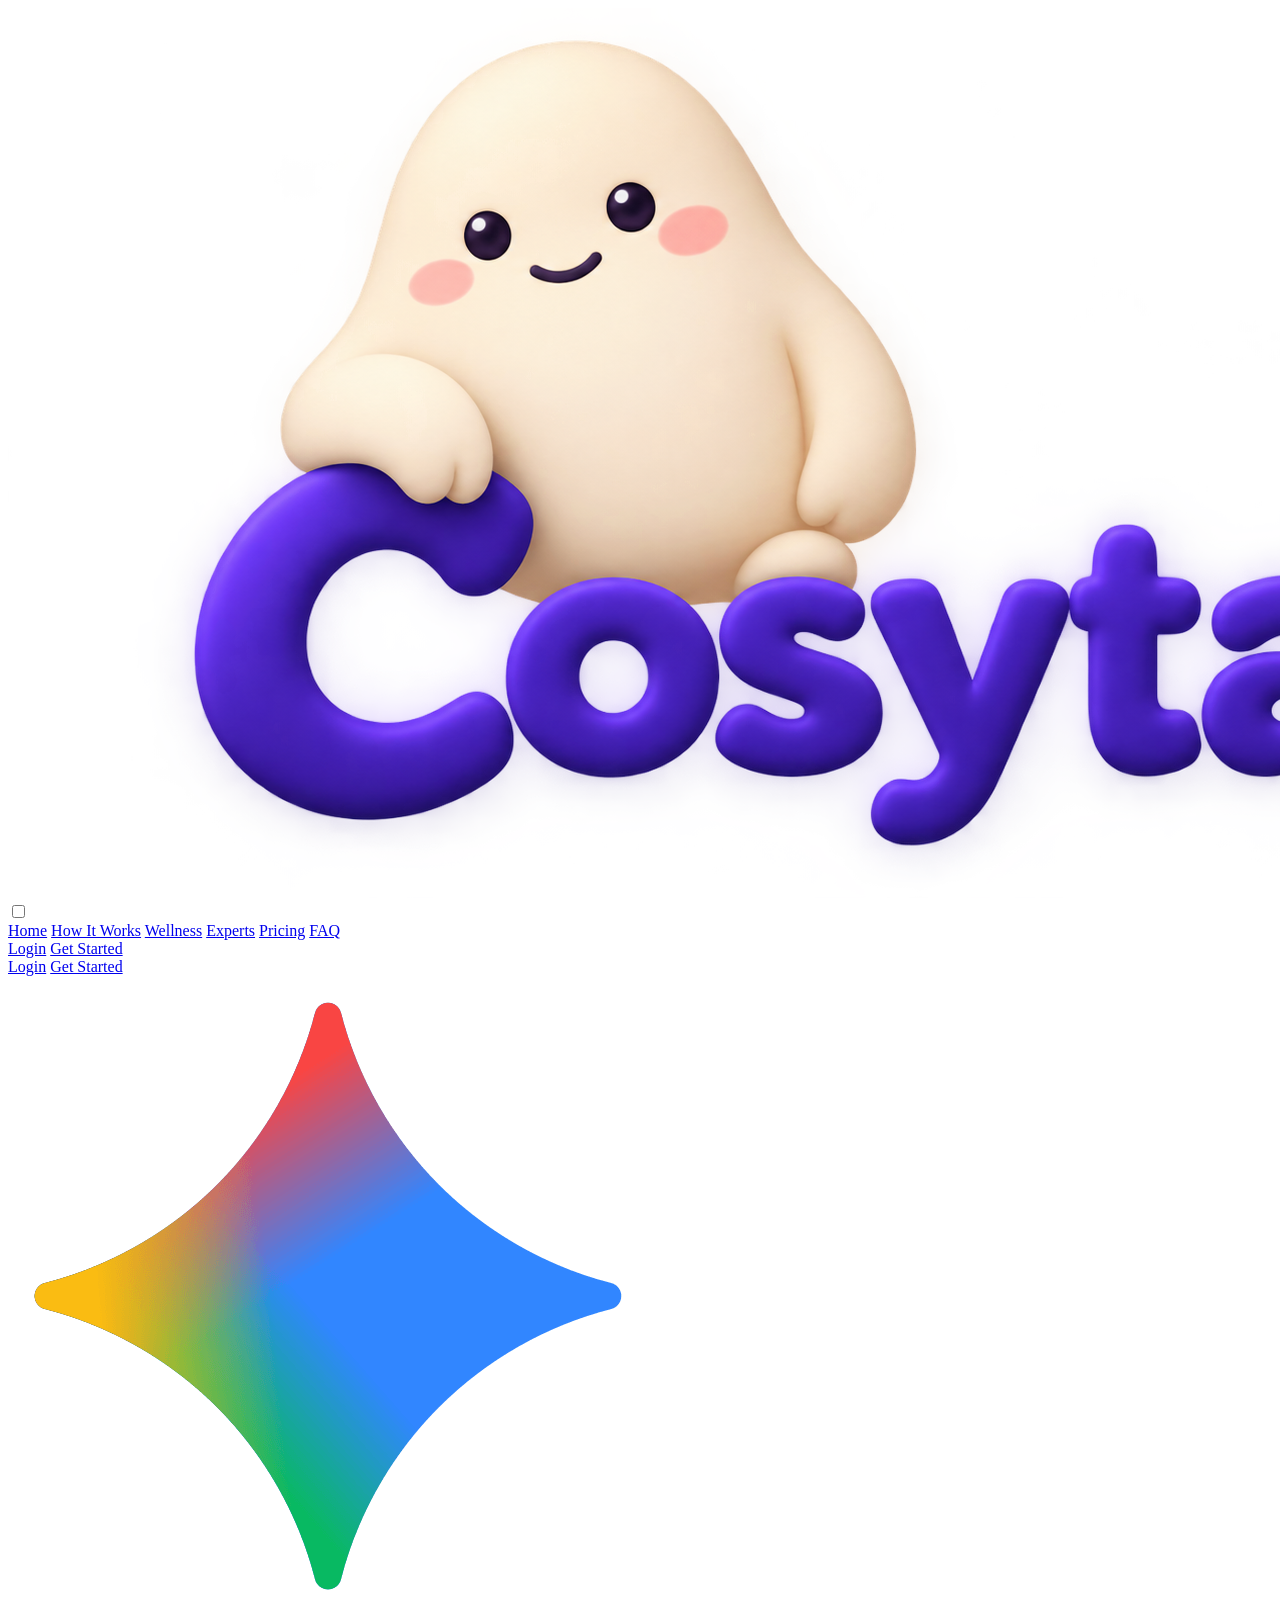
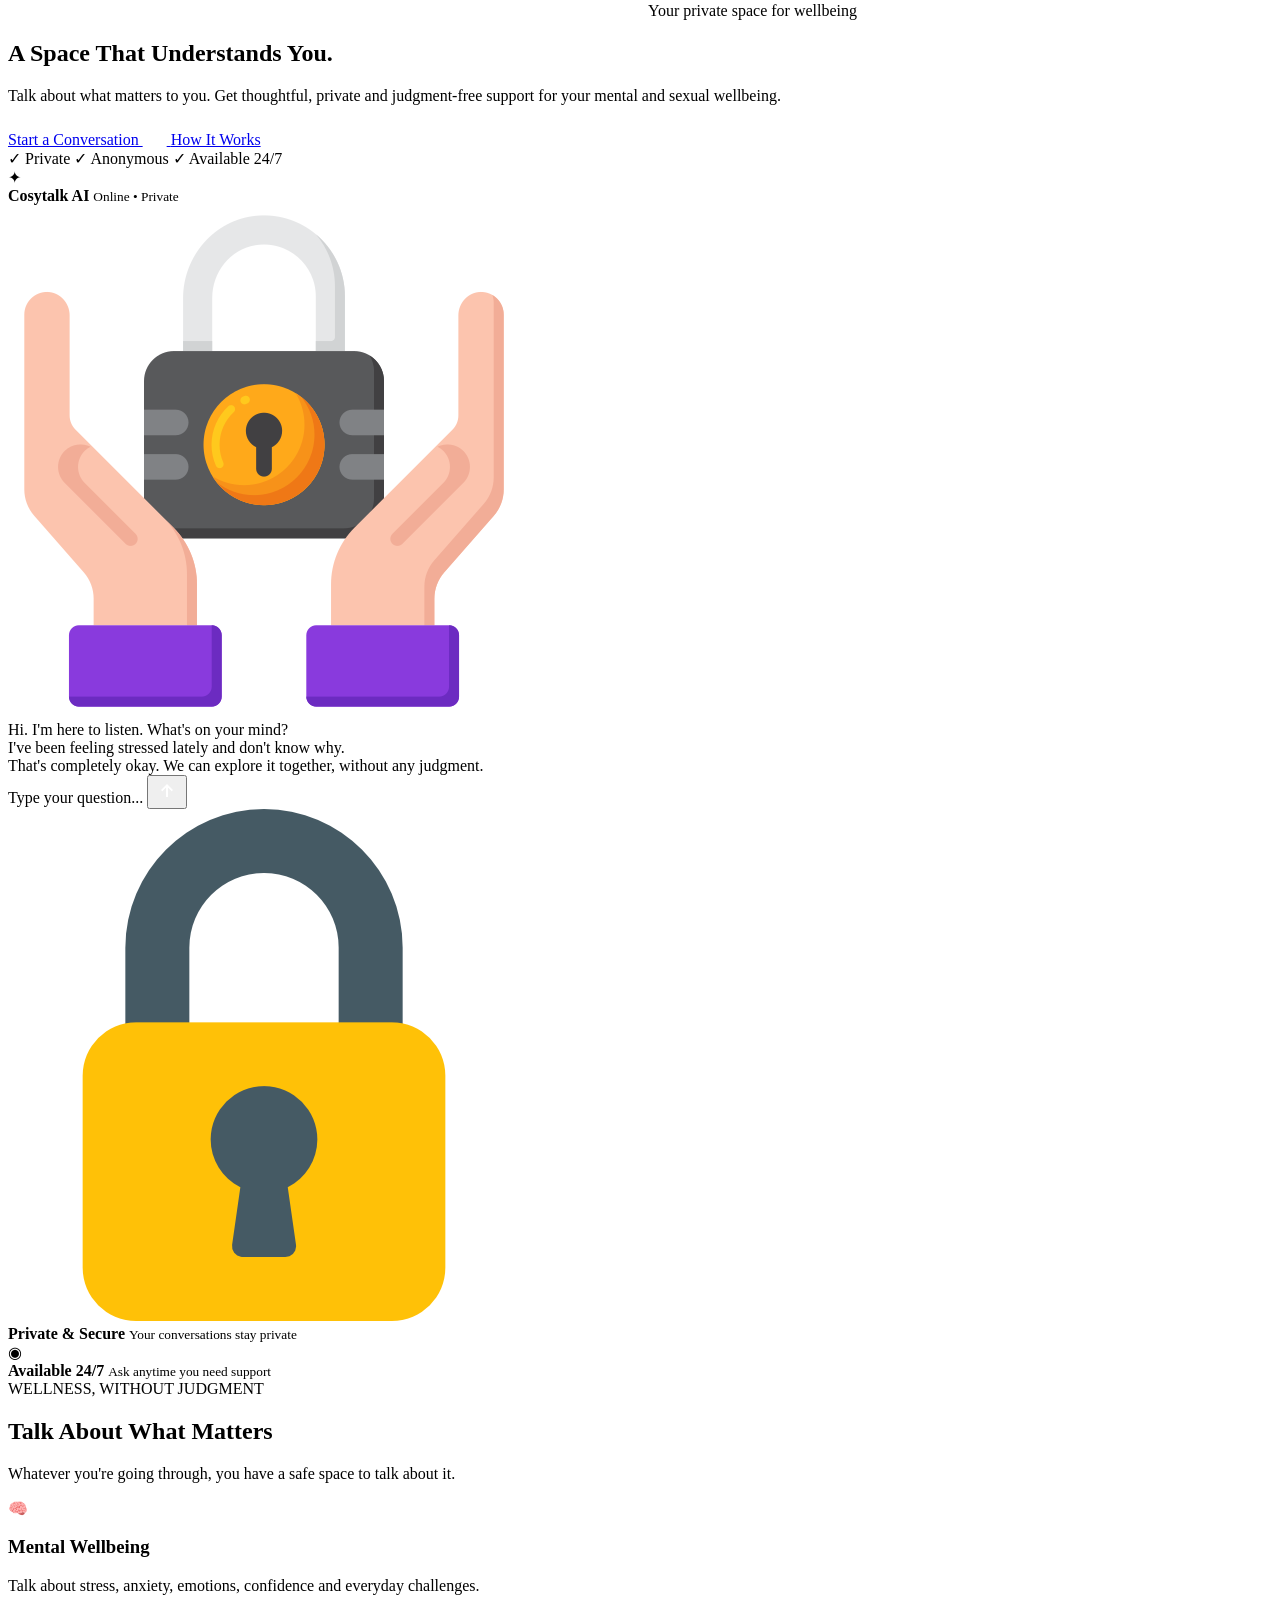
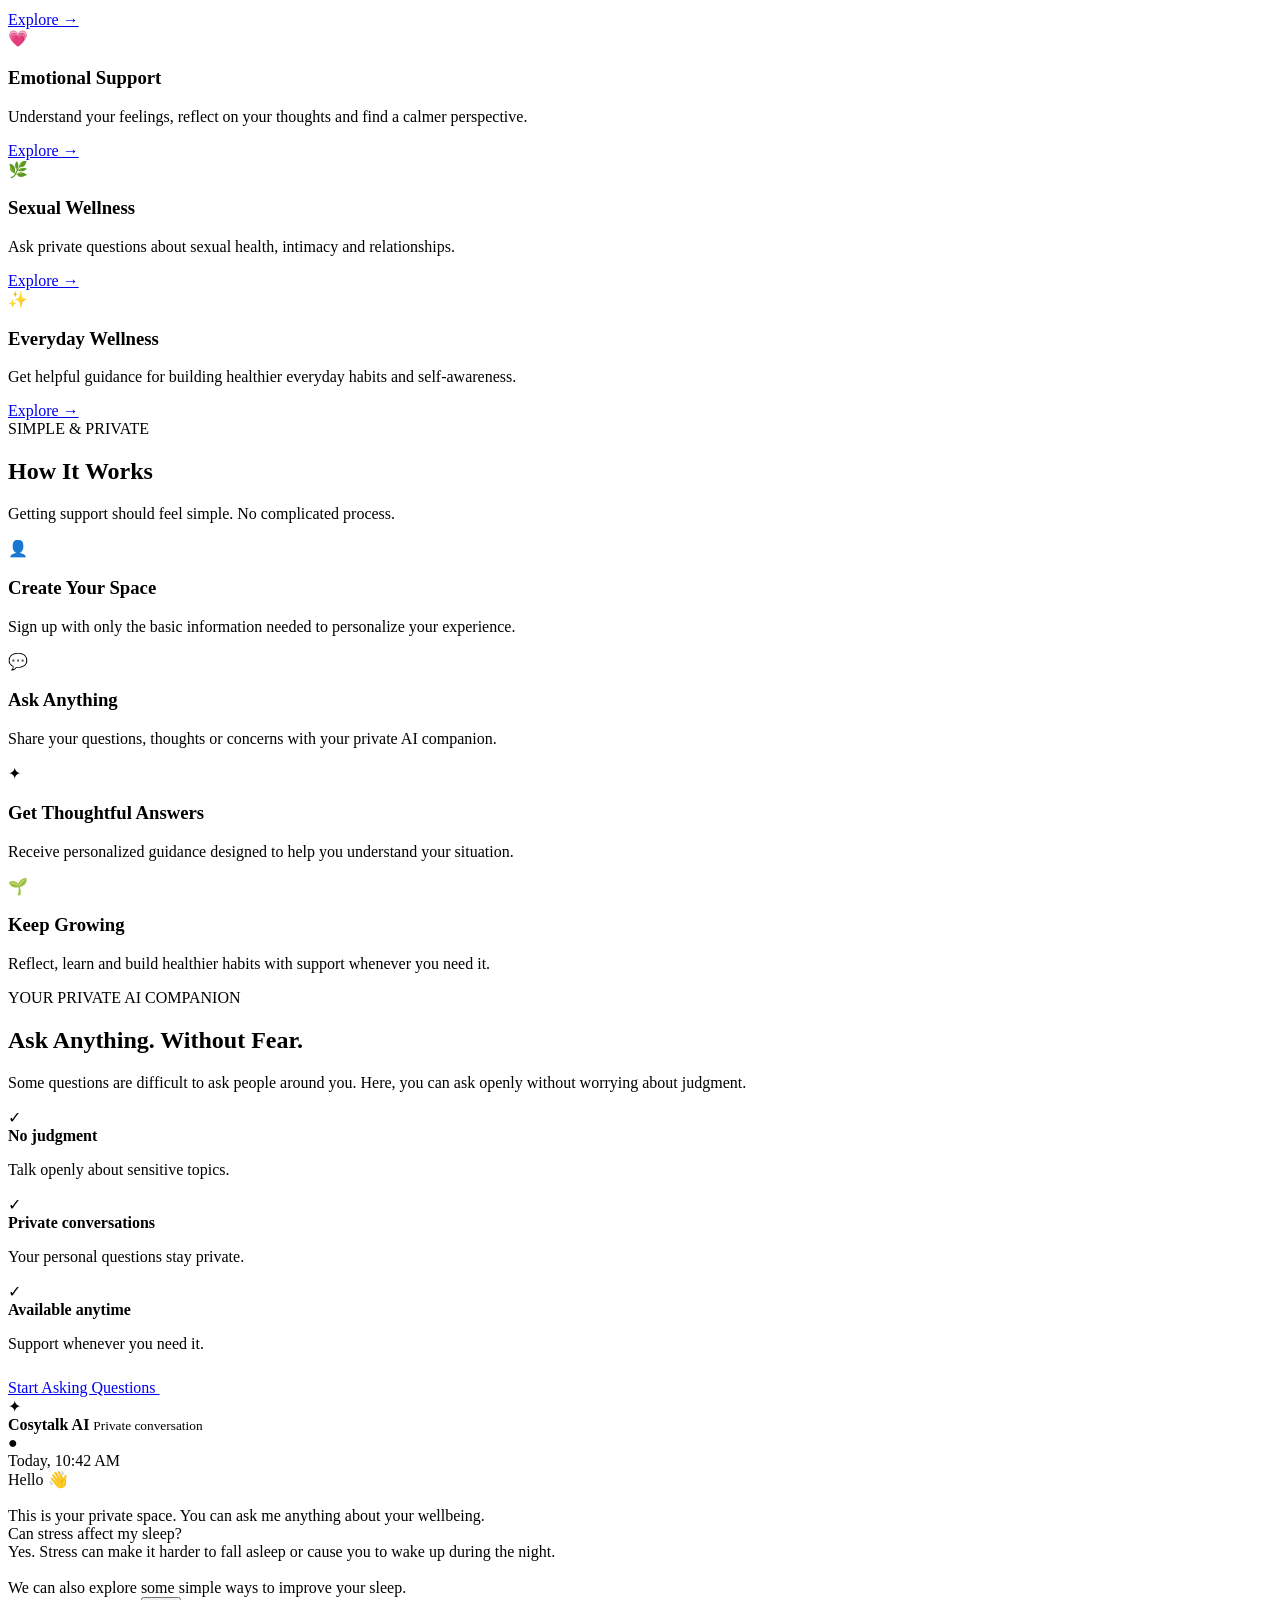
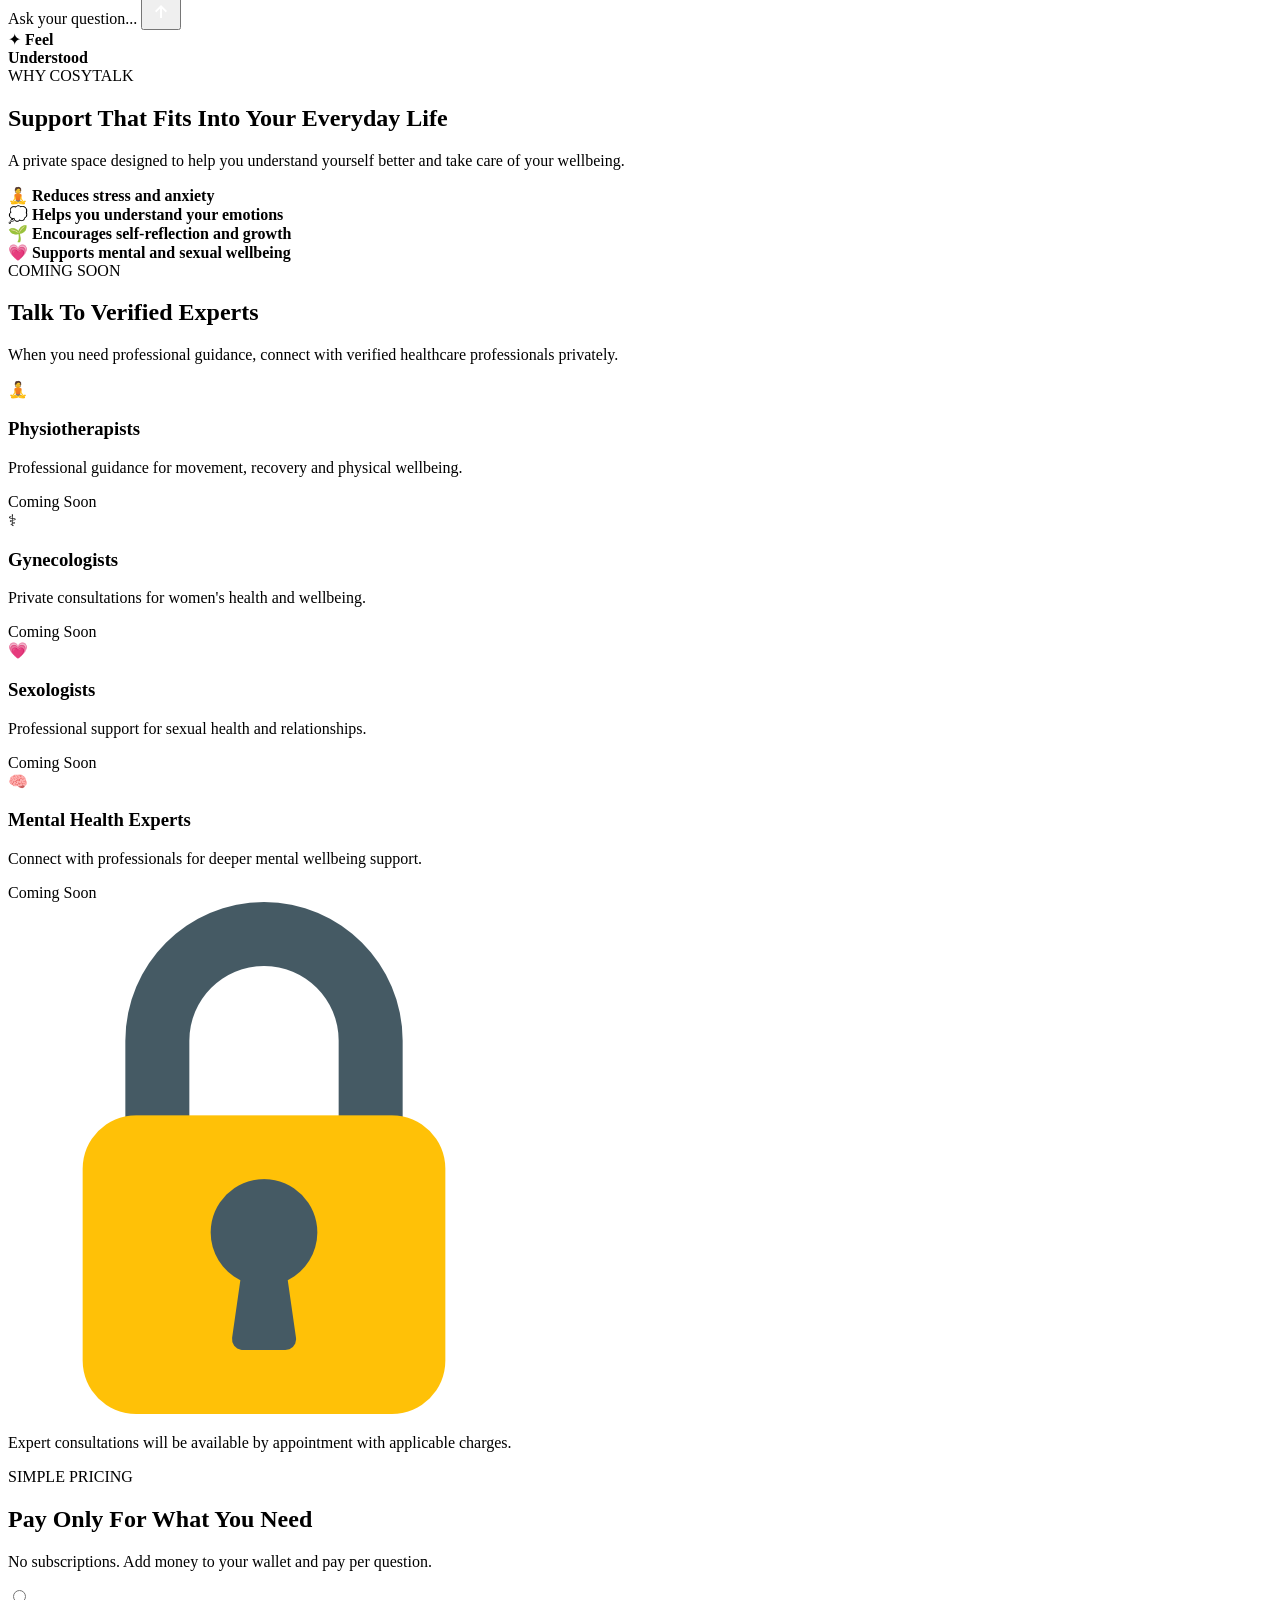
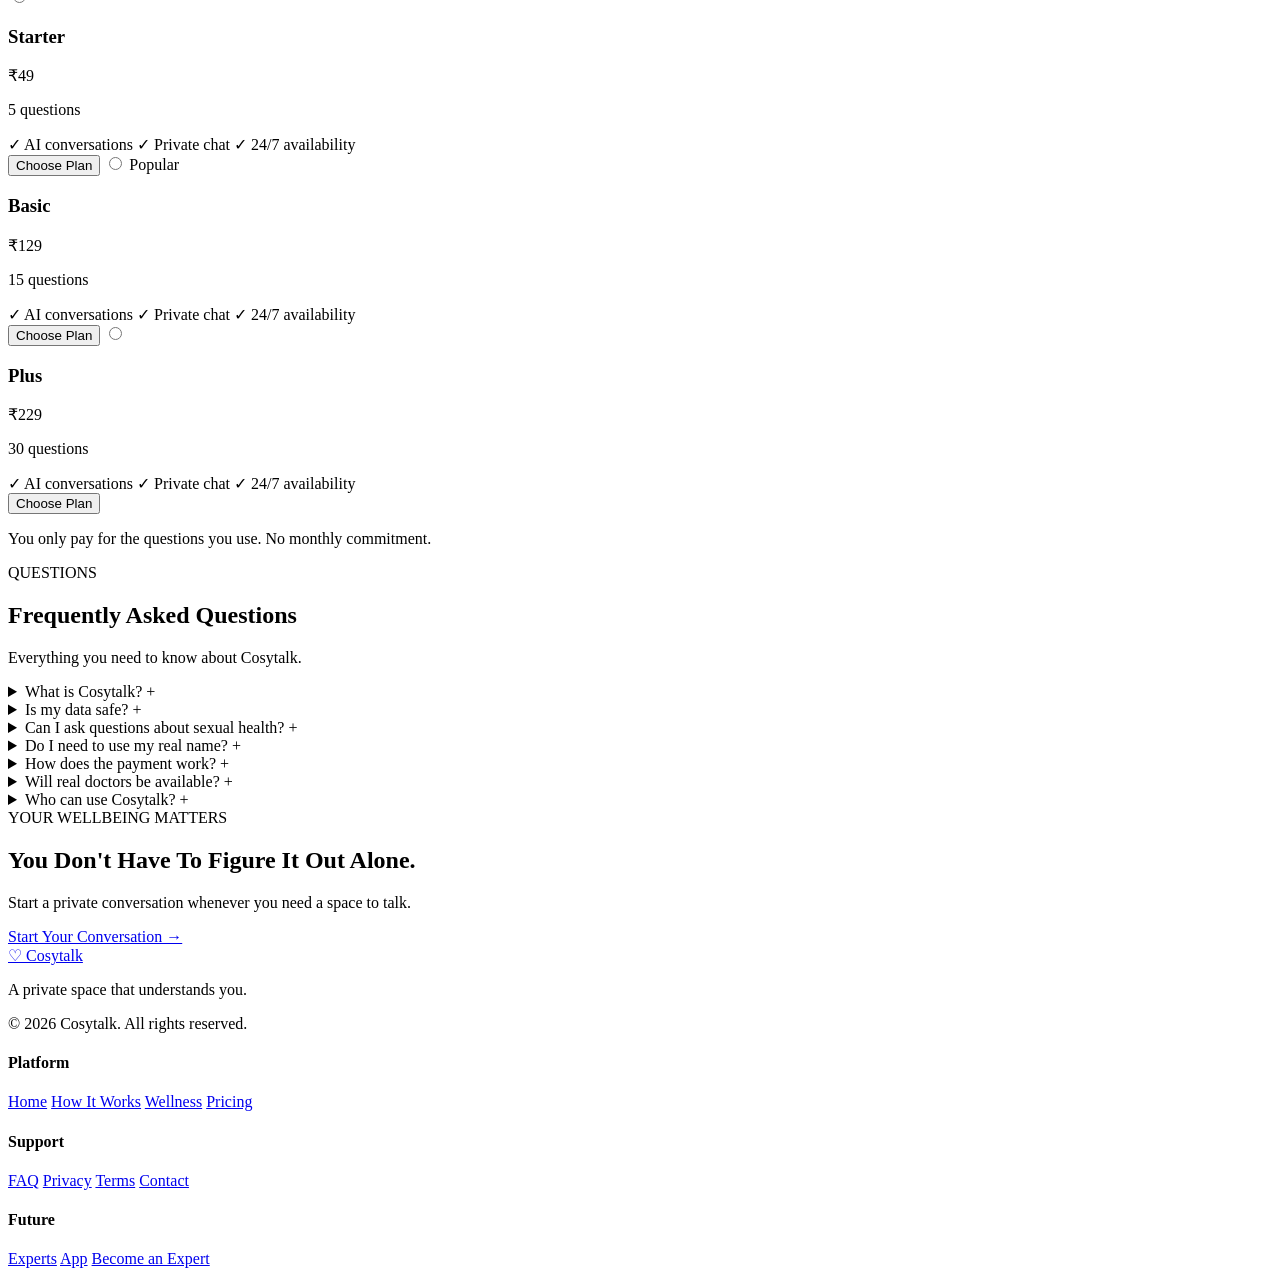
==== index.html @ c76533ed "Add files via upload" ====
<!DOCTYPE html>
<html lang="en">

<head>
    <meta charset="UTF-8">
    <meta name="viewport" content="width=device-width, initial-scale=1.0">
    <title>Cosytalk - A Space That Understands You</title>
    <link rel="icon" type="jpg" href="logo.jpg">
    <link rel="stylesheet" href="../css/style.css">
    <link rel="preconnect" href="https://fonts.googleapis.com">
    <link rel="preconnect" href="https://fonts.gstatic.com" crossorigin>
    <link href="https://fonts.googleapis.com/css2?family=Inter:wght@400;500;600;700;800&display=swap" rel="stylesheet">
</head>

<body>

<header class="navbar">

    <div class="nav-container">

        <a href="#home" class="logo">
            <div class="logo-icon"><img src = "logo.jpg" class="mainlogo"></div>
        </a>

        <input type="checkbox" id="menu-toggle" class="menu-toggle">

        <label for="menu-toggle" class="menu-icon">

            <span></span>
            <span></span>
            <span></span>

        </label>


        <nav class="nav-menu">

            <a href="#home" class="nav-link">Home</a>
            <a href="#how-it-works" class="nav-link">How It Works</a>
            <a href="#wellness" class="nav-link">Wellness</a>
            <a href="#experts" class="nav-link">Experts</a>
            <a href="#pricing" class="nav-link">Pricing</a>
            <a href="#faq" class="nav-link">FAQ</a>
            <div class="mobile-nav-buttons">

                <a href="../html/login.html" class="login-btn">Login</a>
                <a href="#chat" class="primary-btn">Get Started</a>

            </div>
        </nav>

        <div class="desktop-nav-buttons">

            <a href="../html/login.html" class="login-btn">Login</a>
            <a href="#chat" class="primary-btn">Get Started</a>

        </div>
    </div>
</header>



<!-- MAIN SECTION -->

<section class="hero" id="home">

    <div class="container hero-container">

        <div class="hero-content">

            <span class="hero-badge"><img src = "gemini.jpg" class="gemini">Your private space for wellbeing</span>

            <h1>A Space That
                <span>Understands You.</span>
            </h1>

            <p>
                Talk about what matters to you. Get thoughtful, private and judgment-free support for your mental and sexual wellbeing.
            </p>

            <div class="hero-buttons">

                <a href="#chat" class="primary-btn large-btn">Start a Conversation
                    <img src = "arrow.png">
                </a>

                <a href="#how-it-works"
                    class="secondary-btn large-btn">
                    How It Works
                </a>

            </div>


            <div class="trust-points">

                <span>✓ Private</span>
                <span>✓ Anonymous</span>
                <span>✓ Available 24/7</span>

            </div>
        </div>


        <div class="hero-visual">

            <div class="hero-card">

                <div class="hero-card-top">

                    <div class="bot-avatar">
                        ✦
                    </div>

                    <div>

                        <strong>
                            Cosytalk AI
                        </strong>

                        <small>
                            Online • Private
                        </small>

                    </div>

                    <span class="secure-icon">
                        <img src = "stylelock.png" class="homelock">
                    </span>

                </div>


                <div class="chat-preview">

                    <div class="message bot-message">

                        Hi. I'm here to listen.
                        What's on your mind?

                    </div>

                    <div class="message user-message">
                        I've been feeling stressed
                        lately and don't know why.
                    </div>

                    <div class="message bot-message">
                        That's completely okay.
                        We can explore it together,
                        without any judgment.
                    </div>

                </div>

                <div class="chat-input-preview">

                    <span>Type your question...</span>

                    <button><img src="upwardaro.png" style="padding-top:1px"></button>

                </div>
            </div>

            <div class="floating-card privacy-card">

                <span><img src = "lock (1).png" class="homelock-bottom"></span>

                <div>

                    <strong>Private & Secure</strong>

                    <small>Your conversations stay private</small>
                </div>
            </div>

            <div class="floating-card availability-card">

                <span>◉</span>

                <div>

                    <strong>
                        Available 24/7
                    </strong>

                    <small>
                        Ask anytime you need support
                    </small>
                </div>
            </div>
        </div>
    </div>
</section>


<!-- WELLNESS-->

<section class="wellness section" id="wellness">

    <div class="container">

        <div class="section-heading">

            <span class="section-label">WELLNESS, WITHOUT JUDGMENT</span>
            <h2>Talk About What Matters</h2>
            <p>Whatever you're going through, you have a safe space to talk about it.</p>

        </div>

        <div class="wellness-grid">

            <div class="wellness-card">

                <div class="wellness-icon">
                    🧠
                </div>

                <h3>Mental Wellbeing</h3>

                <p>Talk about stress, anxiety, emotions, confidence and everyday challenges.</p>

                <a href="#chat">Explore →</a>

            </div>

            <div class="wellness-card">

                <div class="wellness-icon">
                    💗
                </div>

                <h3>Emotional Support</h3>

                <p>Understand your feelings, reflect on your thoughts and find a calmer perspective.</p>

                <a href="#chat">Explore →</a>

            </div>

            <div class="wellness-card">

                <div class="wellness-icon">
                    🌿
                </div>

                <h3>Sexual Wellness</h3>

                <p>Ask private questions about sexual health, intimacy and relationships.</p>

                <a href="#chat">Explore →</a>

            </div>

            <div class="wellness-card">

                <div class="wellness-icon">
                    ✨
                </div>

                <h3>Everyday Wellness</h3>

                <p>Get helpful guidance for building healthier everyday habits and self-awareness.</p>

                <a href="#chat">Explore →</a>

            </div>
        </div>
    </div>
</section>



<!-- How works-->

<section class="how-section section" id="how-it-works">

    <div class="container">

        <div class="section-heading">

            <span class="section-label">SIMPLE & PRIVATE</span>

            <h2>How It Works</h2>

            <p>Getting support should feel simple. No complicated process.</p>

        </div>

        <div class="steps-container">
            <div class="step">
                <div class="step-icon">
                    👤
                </div>
                <h3>Create Your Space</h3>
                <p>Sign up with only the basic information needed to personalize your experience.</p>
            </div>

            <div class="step">
                <div class="step-icon">
                    💬
                </div>
                <h3>Ask Anything</h3>
                <p>Share your questions, thoughts or concerns with your private AI companion.</p>
            </div>

            <div class="step">
                <div class="step-icon">
                    ✦
                </div>
                <h3>Get Thoughtful Answers</h3>
                <p>Receive personalized guidance designed to help you understand your situation.</p>
            </div>

            <div class="step">
                <div class="step-icon">
                    🌱
                </div>
                <h3>Keep Growing</h3>
                <p>Reflect, learn and build healthier habits with support whenever you need it.</p>
            </div>
        </div>
    </div>
</section>



<!-- CHAT-->

<section class="chat-section section" id="chat">

    <div class="container chat-container">

        <div class="chat-info">

            <span class="section-label">
                YOUR PRIVATE AI COMPANION
            </span>

            <h2>Ask Anything.
                <span>Without Fear.</span>
            </h2>

            <p>Some questions are difficult to ask people around you. Here, you can ask openly without worrying about judgment.</p>


            <div class="feature-list">
                <div class="feature-item">
                    <span>✓</span>
                    <div>
                        <strong> No judgment</strong>
                        <p>Talk openly about sensitive topics.</p>
                    </div>
                </div>


                <div class="feature-item">
                    <span>✓</span>
                    <div>
                        <strong>Private conversations</strong>
                        <p>Your personal questions stay private.</p>
                    </div>
                </div>


                <div class="feature-item">
                    <span>✓</span>
                    <div>
                        <strong>Available anytime</strong>
                        <p> Support whenever you need it.</p>
                    </div>
                </div>
            </div>


            <a href="#pricing" class="primary-btn">Start Asking Questions <img src= "arrow.png"></a>
        </div>


        <div class="chat-window">

            <div class="chat-header">

                <div class="chat-profile">

                    <div class="small-avatar">
                        ✦
                    </div>

                    <div>
                        <strong>Cosytalk AI</strong>
                        <small>Private conversation</small>
                    </div>
                </div>


                <span class="online-dot">
                    ●
                </span>

            </div>


            <div class="chat-body">


                <div class="chat-time">
                    Today, 10:42 AM
                </div>


                <div class="chat-bubble ai">

                    Hello 👋

                    <br><br>

                    This is your private space.
                    You can ask me anything about
                    your wellbeing.

                </div>


                <div class="chat-bubble user">

                    Can stress affect my sleep?

                </div>


                <div class="chat-bubble ai">

                    Yes. Stress can make it harder
                    to fall asleep or cause you to
                    wake up during the night.

                    <br><br>

                    We can also explore some simple
                    ways to improve your sleep.

                </div>

            </div>


            <div class="chat-input">

                <span>Ask your question...</span>

                <button>
                    <img src="upwardaro.png" class="homelockbottom">
                </button>
            </div>
        </div>
    </div>
</section>


<!-- BENEFITS -->
<section class="benefits section">

    <div class="container benefits-container">

        <div class="benefit-visual">

            <div class="benefit-circle">

                <div class="benefit-inner">

                    <span>
                        ✦
                    </span>

                    <strong>
                        Feel
                        <br>
                        Understood
                    </strong>

                </div>

            </div>

        </div>


        <div class="benefit-content">

            <span class="section-label">
                WHY COSYTALK
            </span>

            <h2>Support That Fits Into Your Everyday Life</h2>

            <p>A private space designed to help you understand yourself better and take care of your wellbeing.</p>

            <div class="benefit-grid">

                <div class="benefit-box">

                    <span>🧘</span>

                    <strong>Reduces stress and anxiety</strong>

                </div>


                <div class="benefit-box">

                    <span>💭</span>

                    <strong>Helps you understand your emotions</strong>

                </div>

                <div class="benefit-box">

                    <span>🌱</span>

                    <strong>Encourages self-reflection and growth</strong>

                </div>

                <div class="benefit-box">

                    <span>💗</span>

                    <strong>Supports mental and sexual wellbeing
                    </strong>
                </div>
            </div>
        </div>
    </div>
</section>



<!-- EXPERTS -->

<section class="experts-section section" id="experts">

    <div class="container">

        <div class="section-heading">

            <span class="section-label">COMING SOON</span>

            <h2>Talk To Verified Experts</h2>

            <p>When you need professional guidance, connect with verified healthcare professionals privately.
            </p>

        </div>


        <div class="experts-grid">

            <div class="expert-card">
                <div class="expert-icon">🧘</div>
                <h3>Physiotherapists</h3>
                <p>Professional guidance for movement, recovery and physical wellbeing.</p>
                <span class="coming">Coming Soon</span>
            </div>


            <div class="expert-card">
                <div class="expert-icon">⚕</div>
                <h3>Gynecologists</h3>
                <p>Private consultations for women's health and wellbeing.</p>
                <span class="coming">Coming Soon</span>
            </div>

            <div class="expert-card">
                <div class="expert-icon">💗</div>
                <h3>Sexologists</h3>
                <p>Professional support for sexual health and relationships.</p>
                <span class="coming">Coming Soon</span>
            </div>

            <div class="expert-card">
                <div class="expert-icon">🧠</div>
                <h3>Mental Health Experts</h3>
                <p>Connect with professionals for deeper mental wellbeing support.</p>
                <span class="coming">Coming Soon</span>
            </div>
        </div>


        <div class="expert-note">
            <img src = "lock (1).png" class="homelock-bottom">
            <p>Expert consultations will be available by appointment with applicable charges.</p>
        </div>
    </div>
</section>



<!-- PRICING -->

<section class="pricing-section section" id="pricing">

    <div class="container">

        <div class="section-heading">

            <span class="section-label">SIMPLE PRICING</span>

            <h2>Pay Only For What You Need</h2>

            <p>No subscriptions. Add money to your wallet and pay per question.</p>

        </div>

        <div class="pricing-grid">

            <label class="price-card">
                <input type="radio" name="pricing" class="price-radio">
                <h3>Starter</h3>
                <div class="price">₹49</div>
                <p>5 questions</p>
                <div class="plan-features">
                    <span>✓ AI conversations</span>
                    <span>✓ Private chat</span>
                    <span>✓ 24/7 availability</span>
                </div>
                <button type="button" class="plan-btn">Choose Plan</button>
            </label>


            <label class="price-card">
                <input type="radio" name="pricing" class="price-radio">
                <span class="popular-tag">Popular</span>
                <h3>Basic</h3>
                <div class="price">₹129</div>
                <p>15 questions</p>
                <div class="plan-features">
                    <span>✓ AI conversations</span>
                    <span>✓ Private chat</span>
                    <span>✓ 24/7 availability</span>
                </div>
                <button type="button" class="plan-btn">Choose Plan</button>
            </label>


            <label class="price-card">
                <input type="radio" name="pricing" class="price-radio">
                <h3>Plus</h3>
                <div class="price">₹229</div>
                <p>30 questions</p>
                <div class="plan-features">
                    <span>✓ AI conversations</span>
                    <span>✓ Private chat</span>
                    <span>✓ 24/7 availability</span>
                </div>
                <button type="button" class="plan-btn">Choose Plan</button>
            </label>

        </div>

        <p class="pricing-note">You only pay for the questions you use. No monthly commitment.</p>
    </div>
</section>



<!-- FAQ -->

<section class="faq-section section" id="faq">

    <div class="container">

        <div class="section-heading">

            <span class="section-label">QUESTIONS</span>

            <h2>Frequently Asked Questions</h2>

            <p>Everything you need to know about Cosytalk.</p>

        </div>


        <div class="faq-container">

            <details class="faq-item">

                <summary>
                    What is Cosytalk?
                    <span>+</span>
                </summary>

                <p>Cosytalk is an anonymous AI query platform for mental and sexual wellbeing. You can ask questions anytime and receive thoughtful,private answers without judgment.</p>

            </details>

            <details class="faq-item">

                <summary>
                    Is my data safe?
                    <span>+</span>
                </summary>

                <p>Your privacy is a core part of the platform. The service is designed to minimize personally identifying information and keep conversations private.</p>

            </details>



            <details class="faq-item">

                <summary>
                    Can I ask questions about sexual health?
                    <span>+</span>
                </summary>

                <p>Yes. You can privately ask about sexual wellness, intimacy, relationships and general sexual health concerns.</p>

            </details>

            <details class="faq-item">

                <summary>
                    Do I need to use my real name?
                    <span>+</span>
                </summary>

                <p>No. The platform is designed around anonymous conversations and does not require your real name for asking questions.</p>

            </details>

            <details class="faq-item">

                <summary>
                    How does the payment work?
                    <span>+</span>
                </summary>

                <p>The planned model uses a wallet system. You add money to your wallet and pay for the questions you use instead of paying a monthly subscription.</p>

            </details>

            <details class="faq-item">

                <summary>
                    Will real doctors be available?
                    <span>+</span>
                </summary>

                <p>Verified professionals such as physiotherapists, gynecologists, sexologists and mental health experts are planned for a future version. Appointments and consultation charges may apply.</p>

            </details>

            <details class="faq-item">

                <summary>
                    Who can use Cosytalk?
                    <span>+</span>
                </summary>

                <p>The planned service is intended for users aged 16 and above. Users should seek appropriate professional or emergency help when a situation requires it.</p>

            </details>
        </div>
    </div>
</section>



<!-- CTA -->

<section class="cta-section">

    <div class="container cta-content">

        <span class="section-label">
            YOUR WELLBEING MATTERS
        </span>

        <h2>You Don't Have To Figure It Out Alone.</h2>

        <p>Start a private conversation whenever you need a space to talk.</p>

        <a href="#chat" class="white-btn">Start Your Conversation →</a>

    </div>

</section>



<!-- FOOTER -->

<footer class="footer">

    <div class="container footer-container">

        <div class="footer-brand">
            <a href="#home" class="logo footer-logo">
                <span class="logo-icon">♡</span>
                <span>Cosytalk</span>
            </a>

            <p>A private space that understands you.</p>
            <span class="footer-copy">© 2026 Cosytalk. All rights reserved.</span>
        </div>



        <div class="footer-links-group">

            <div class="footer-column">
                <h4>Platform</h4>
                <a href="#home">Home</a>
                <a href="#how-it-works">How It Works</a>
                <a href="#wellness">Wellness</a>
                <a href="#pricing">Pricing</a>
            </div>

            <div class="footer-column">
                <h4>Support</h4>
                <a href="#faq">FAQ</a>
                <a href="#">Privacy</a>
                <a href="#">Terms</a>
                <a href="#">Contact</a>
            </div>

            <div class="footer-column">
                <h4>Future</h4>
                <a href="#experts">Experts</a>
                <a href="#">App</a>
                <a href="#">Become an Expert</a>
            </div>
        </div>
    </div>
</footer>

</body>
</html>
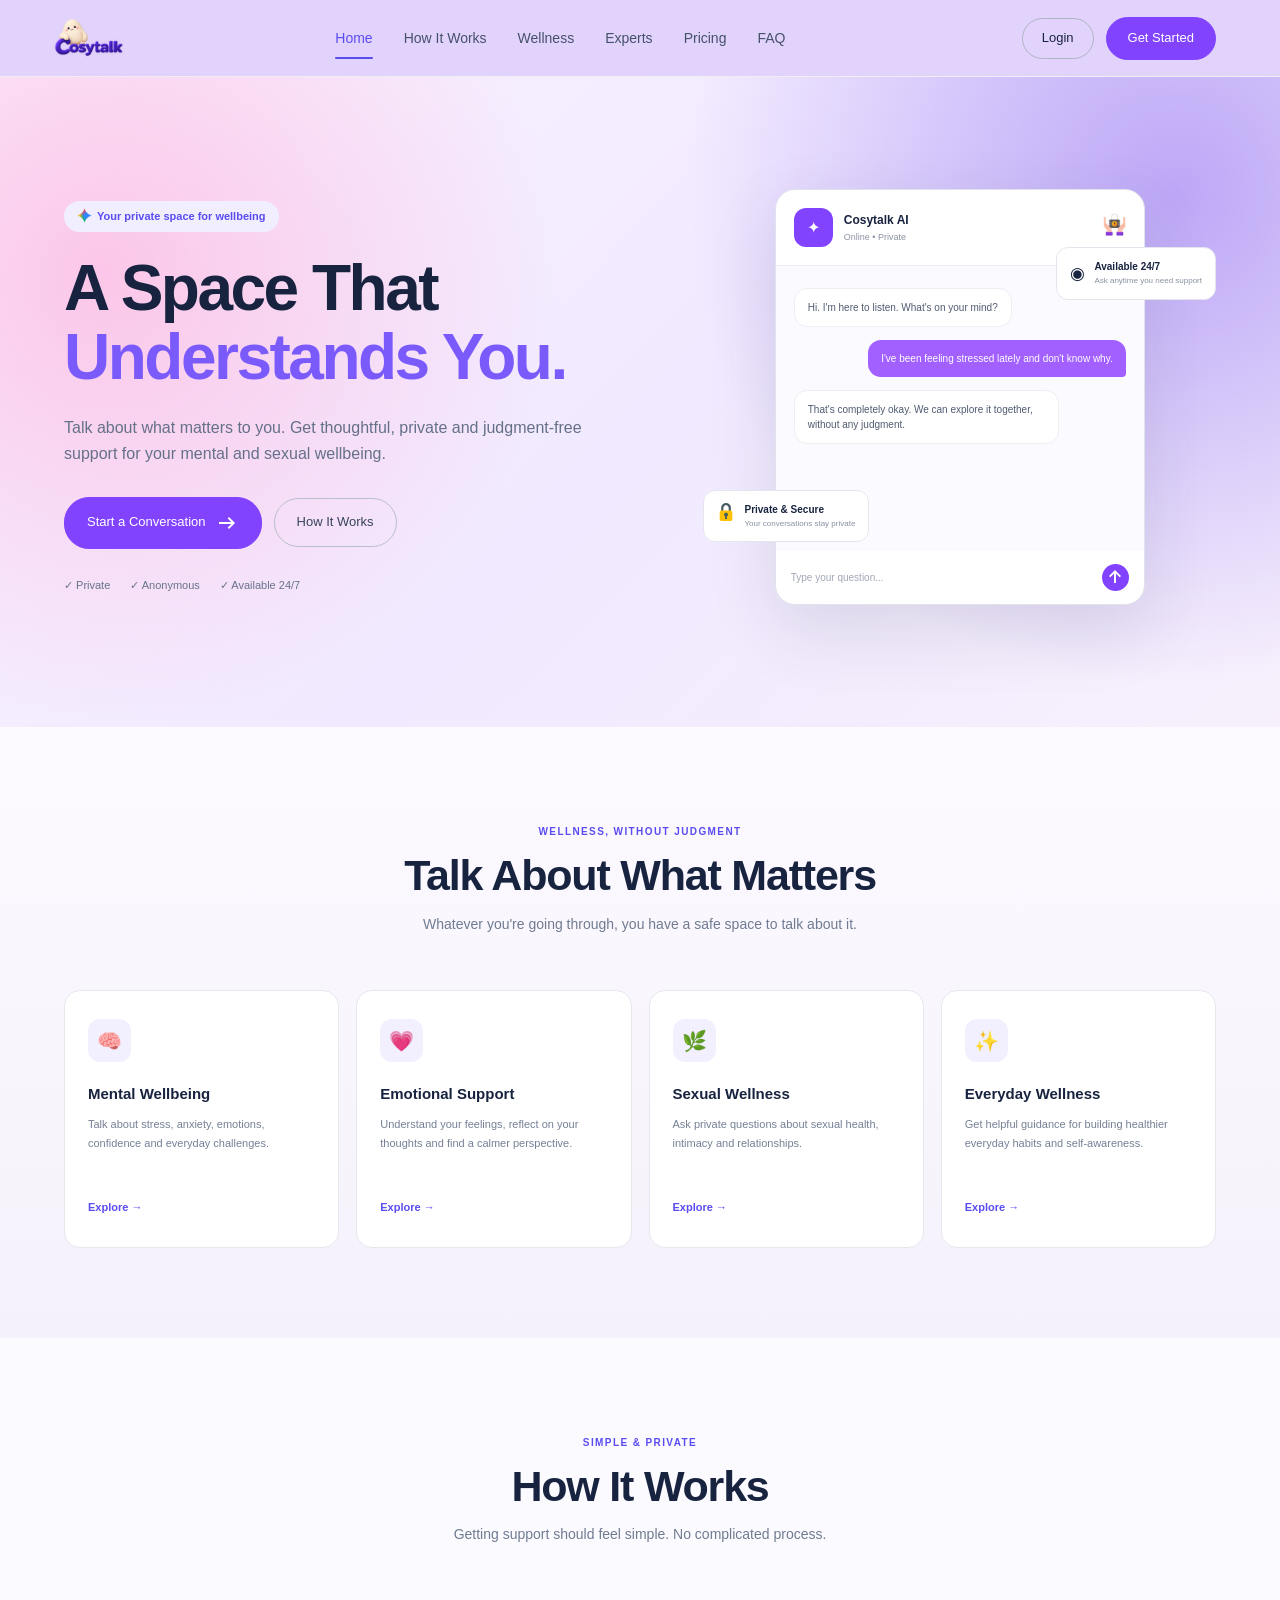
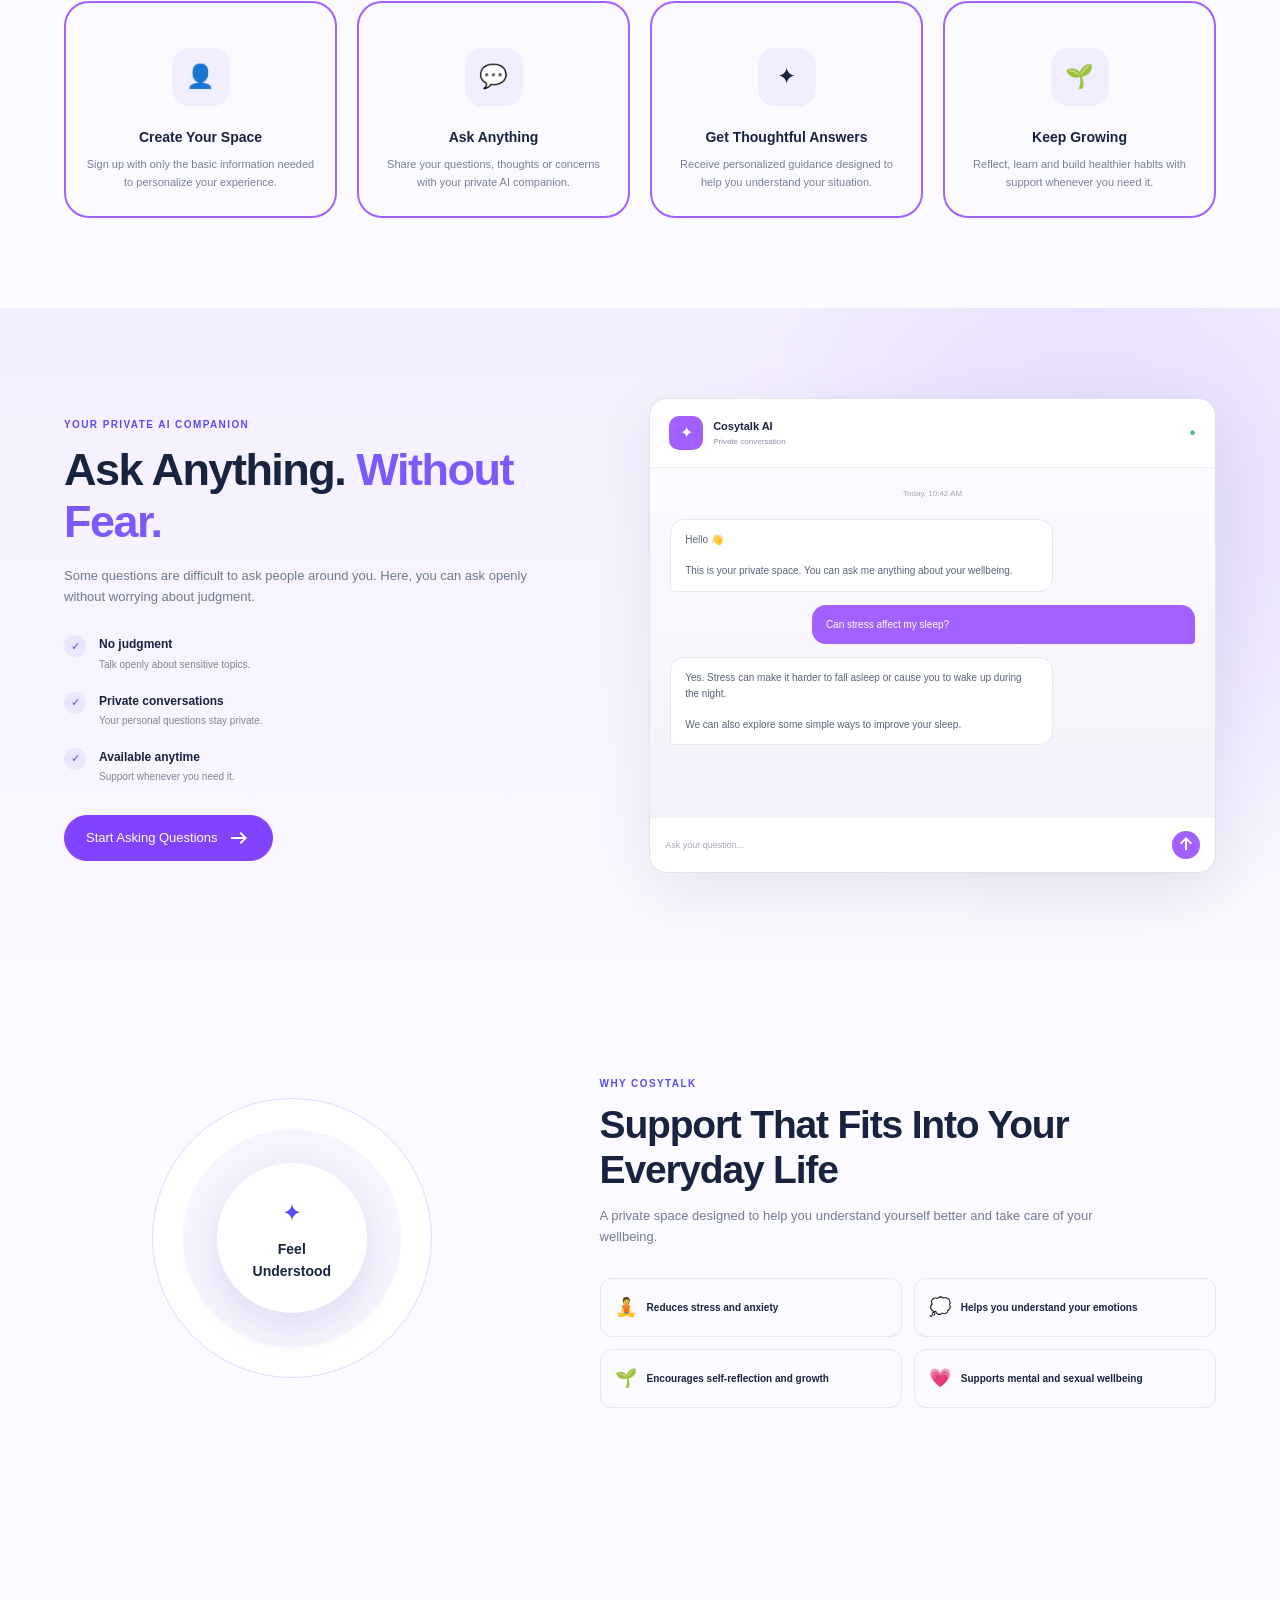
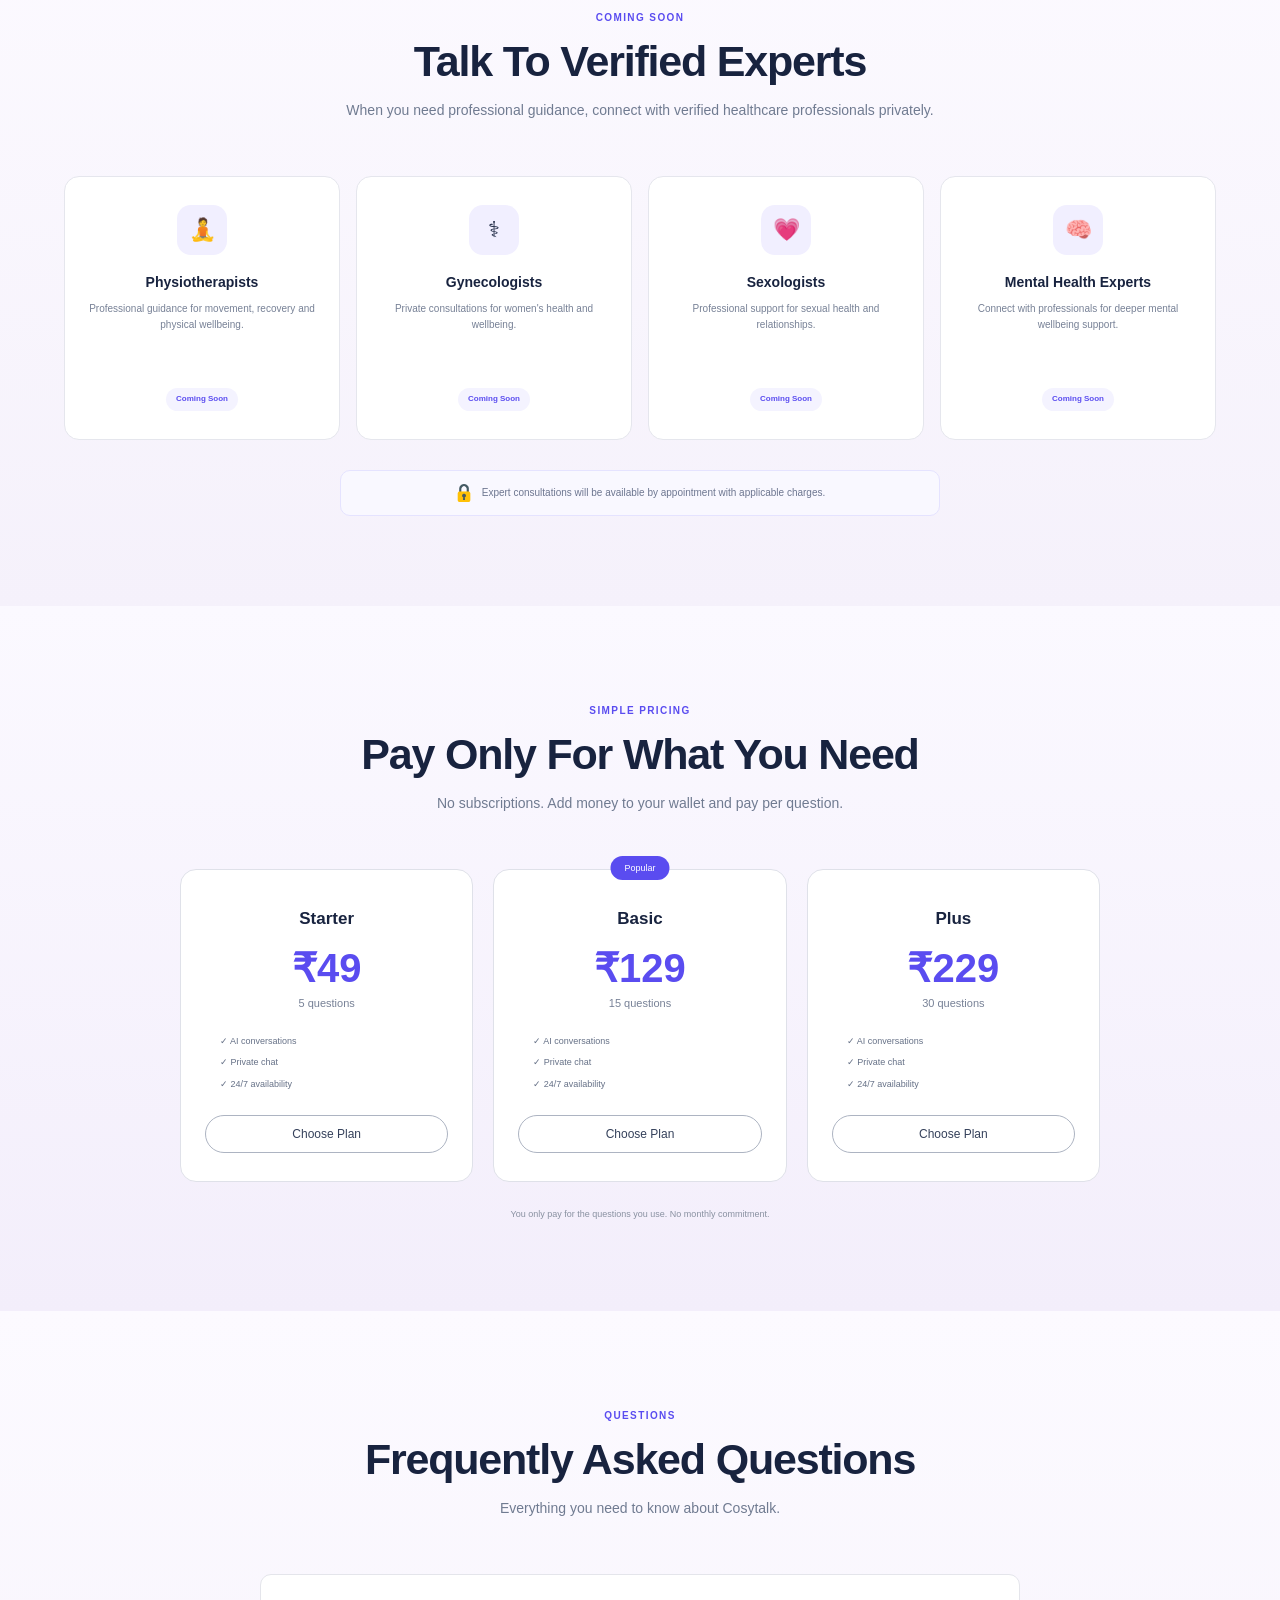
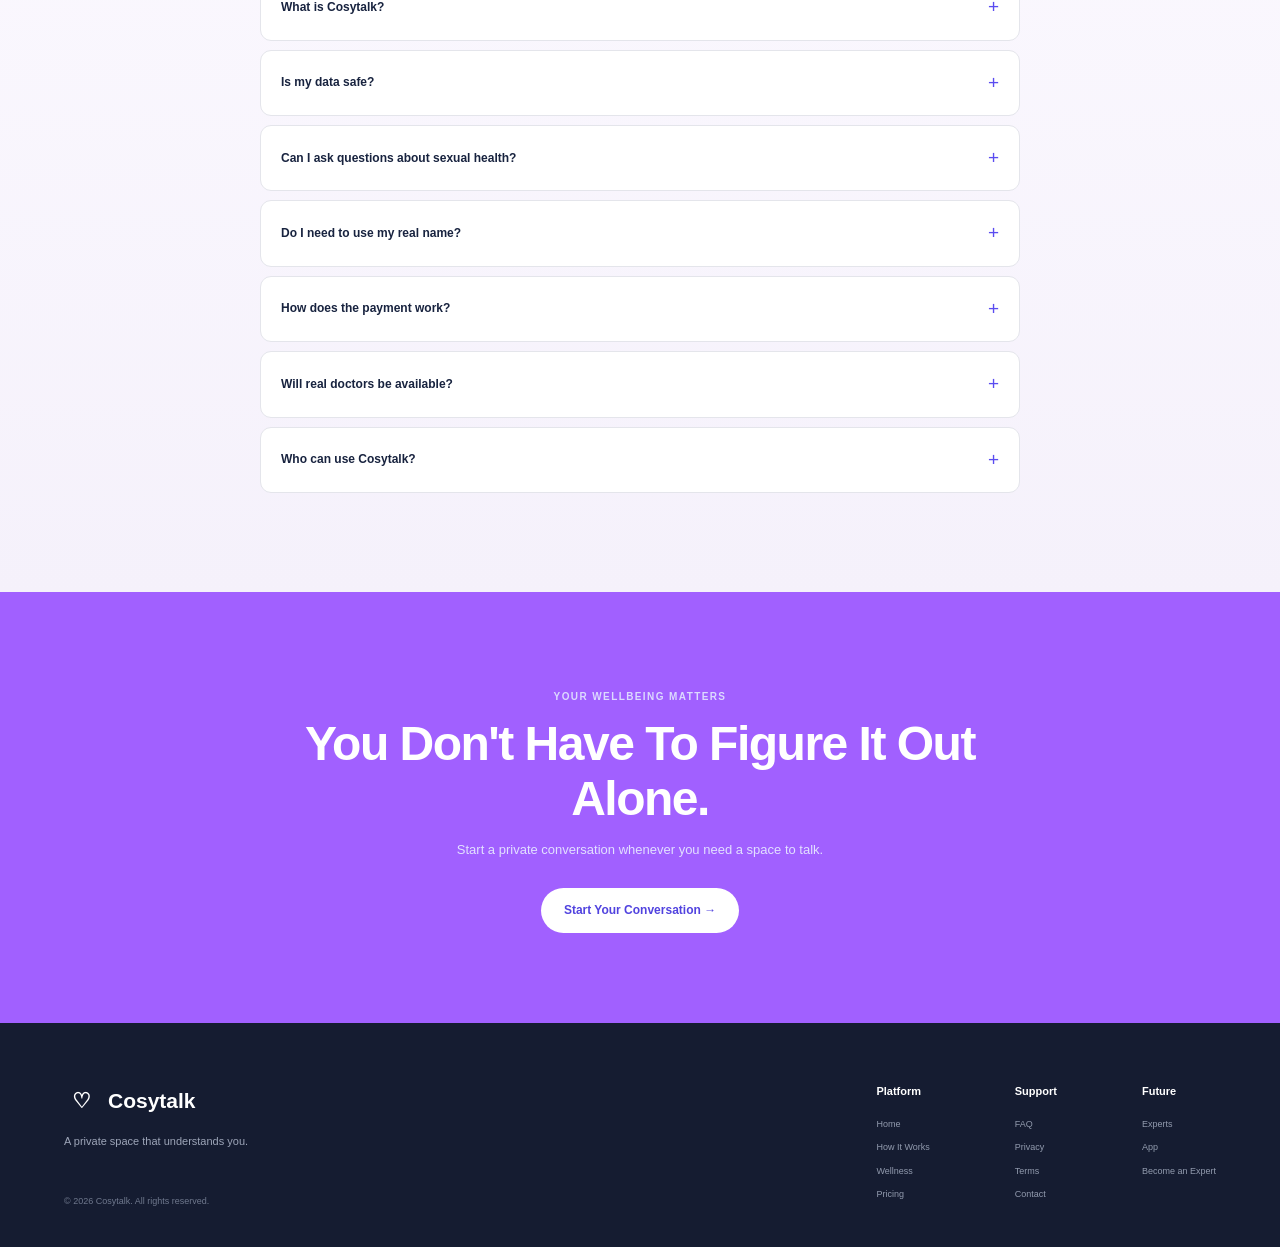
==== commit a631c21f: "Update index.html" ====
--- a/index.html
+++ b/index.html
@@ -6,7 +6,7 @@
     <meta name="viewport" content="width=device-width, initial-scale=1.0">
     <title>Cosytalk - A Space That Understands You</title>
     <link rel="icon" type="jpg" href="logo.jpg">
-    <link rel="stylesheet" href="../css/style.css">
+    <link rel="stylesheet" href="style.css">
     <link rel="preconnect" href="https://fonts.googleapis.com">
     <link rel="preconnect" href="https://fonts.gstatic.com" crossorigin>
     <link href="https://fonts.googleapis.com/css2?family=Inter:wght@400;500;600;700;800&display=swap" rel="stylesheet">
@@ -837,4 +837,4 @@
 </footer>
 
 </body>
-</html>+</html>
--- a/style.css
+++ b/style.css
@@ -0,0 +1,2538 @@
+*{
+    margin: 0;
+    padding: 0;
+    box-sizing: border-box;
+}
+
+html{
+    scroll-behavior: smooth;
+    scroll-padding-top: 80px;
+}
+
+body{
+    font-family: "Inter", sans-serif;
+    color: #18233f;
+    background: #fbfaff;
+    line-height: 1.6;
+}
+
+a{
+    text-decoration: none;
+    color: inherit;
+}
+
+button{
+    font-family: inherit;
+}
+
+.container {
+    width: 90%;
+    max-width: 1180px;
+    margin: auto;
+}
+
+.section {
+    padding: 90px 0;
+}
+
+.navbar {
+    position: sticky;
+    top: 0;
+    z-index: 1000;
+    background: #E2D3FC;
+    border-bottom: 1px solid #eeeeF3;
+    backdrop-filter: blur(12px);
+}
+
+.nav-container {
+    width: 90%;
+    max-width: 1180px;
+    min-height: 74px;
+    margin: auto;
+    display: flex;
+    align-items: center;
+    justify-content: space-between;
+}
+
+.logo {
+    display: flex;
+    align-items: center;
+    gap: 9px;
+    font-size: 21px;
+    font-weight: 700;
+    color: #18233f;
+}
+
+.logo-icon {
+    width: 35px;
+    height: 35px;
+    display: flex;
+    align-items: center;
+    justify-content: center;
+    border-radius: 10px;
+    color: white;
+    font-size: 21px;
+}
+
+.mainlogo{
+    height: 40px;
+    width: 80px;
+    margin-left: 10px;
+}
+
+.nav-menu {
+    display: flex;
+    align-items: center;
+    gap: 31px;
+}
+
+.nav-link {
+    position: relative;
+    padding: 27px 0;
+    color: #46516a;
+    font-size: 14px;
+    font-weight: 500;
+    transition: 0.25s;
+}
+
+.nav-link:hover {
+    color: #5849ef;
+}
+
+.nav-link::after {
+    content: "";
+    position: absolute;
+    left: 0;
+    bottom: 17px;
+    width: 0;
+    height: 2px;
+    background: #5a4cf0;
+    border-radius: 10px;
+    transition: 0.25s;
+}
+
+body:not(:has(section:target))
+.nav-link[href="#home"] {
+    color: #5a4cf0;
+}
+
+body:not(:has(section:target))
+.nav-link[href="#home"]::after {
+    width: 100%;
+}
+
+body:has(#home:target)
+.nav-link[href="#home"],
+body:has(#how-it-works:target)
+.nav-link[href="#how-it-works"],
+body:has(#wellness:target)
+.nav-link[href="#wellness"],
+body:has(#experts:target)
+.nav-link[href="#experts"],
+body:has(#pricing:target)
+.nav-link[href="#pricing"],
+body:has(#faq:target)
+.nav-link[href="#faq"] {
+    color: #5a4cf0;
+}
+
+body:has(#home:target)
+.nav-link[href="#home"]::after,
+body:has(#how-it-works:target)
+.nav-link[href="#how-it-works"]::after,
+body:has(#wellness:target)
+.nav-link[href="#wellness"]::after,
+body:has(#experts:target)
+.nav-link[href="#experts"]::after,
+body:has(#pricing:target)
+.nav-link[href="#pricing"]::after,
+body:has(#faq:target)
+.nav-link[href="#faq"]::after {
+    width: 100%;
+}
+
+.desktop-nav-buttons {
+    display: flex;
+    align-items: center;
+    gap: 12px;
+}
+
+.login-btn {
+    padding: 9px 19px;
+    border: 1px solid #aeb5c4;
+    border-radius: 25px;
+    font-size: 13px;
+    transition: 0.25s;
+}
+
+.login-btn:hover {
+    border-color: #5a4cf0;
+    color: #5a4cf0;
+}
+
+.primary-btn {
+    display: inline-flex;
+    align-items: center;
+    justify-content: center;
+    gap: 9px;
+    padding: 10px 21px;
+    border-radius: 25px;
+    background: #8243FF;
+    color: white;
+    font-size: 13px;
+    font-weight: 500;
+    border: 1px solid #8243FF;
+    transition: 0.25s;
+}
+
+.primary-btn:hover {
+    background: #4839d8;
+    transform: translateY(-2px);
+}
+
+.menu-toggle {
+    display: none;
+}
+
+.menu-icon {
+    display: none;
+    width: 40px;
+    height: 40px;
+    align-items: center;
+    justify-content: center;
+    flex-direction: column;
+    gap: 5px;
+    cursor: pointer;
+}
+
+.menu-icon span {
+    width: 23px;
+    height: 2px;
+    background: #18233f;
+    transition: 0.25s;
+}
+
+.mobile-nav-buttons {
+    display: none;
+}
+
+/* HERO */
+
+.hero {
+    padding: 95px 0 105px;
+    background:
+        radial-gradient(circle at 8% 30%, rgba(255, 164, 215, 0.55), transparent 36%),
+        radial-gradient(circle at 92% 18%, rgba(139, 105, 240, 0.52), transparent 38%),
+        linear-gradient(135deg, #faf3ff 0%, #f1e9ff 52%, #f7f0fc 100%);
+    overflow: hidden;
+}
+
+.hero-container {
+    display: grid;
+    grid-template-columns: 1fr 0.9fr;
+    align-items: center;
+    gap: 70px;
+}
+
+.hero-badge {
+    display: inline-block;
+    padding: 7px 13px;
+    margin-bottom: 22px;
+    border-radius: 20px;
+    background: #f1efff;
+    color: #5a4cf0;
+    font-size: 11px;
+    font-weight: 600;
+    display: flex;
+    flex-direction: row;
+    width: max-content;
+    gap: 5px;
+}
+
+.gemini{
+    height: 15px;
+    width: 15px;
+}
+
+.hero h1 {
+    max-width: 600px;
+    font-size: clamp(43px, 5vw, 67px);
+    line-height: 1.08;
+    letter-spacing: -2.5px;
+    margin-bottom: 23px;
+}
+
+.hero h1 span {
+    color: #7A5AFB;
+}
+
+.hero-content > p {
+    max-width: 530px;
+    color: #657089;
+    font-size: 16px;
+    margin-bottom: 30px;
+}
+
+.hero-buttons {
+    display: flex;
+    align-items: center;
+    gap: 12px;
+    margin-bottom: 28px;
+}
+
+.large-btn {
+    padding: 13px 22px;
+    font-size: 13px;
+}
+
+.secondary-btn {
+    display: inline-flex;
+    align-items: center;
+    justify-content: center;
+    padding: 13px 22px;
+    border: 1px solid #b9beca;
+    border-radius: 25px;
+    color: #39445d;
+    font-size: 13px;
+    transition: 0.25s;
+}
+
+.secondary-btn:hover {
+    border-color: #5a4cf0;
+    color: #5a4cf0;
+}
+
+.trust-points {
+    display: flex;
+    gap: 20px;
+    color: #68738a;
+    font-size: 11px;
+}
+
+.hero-visual {
+    position: relative;
+    min-height: 450px;
+    display: flex;
+    align-items: center;
+    justify-content: center;
+}
+
+.hero-card {
+    width: 370px;
+    background: white;
+    border: 1px solid #e1e3ec;
+    border-radius: 20px;
+    box-shadow: 0 25px 70px rgba(32, 38, 73, 0.12);
+    overflow: hidden;
+}
+
+.hero-card-top {
+    display: flex;
+    align-items: center;
+    gap: 11px;
+    padding: 18px;
+    border-bottom: 1px solid #eeeeF3;
+}
+
+.bot-avatar {
+    width: 39px;
+    height: 39px;
+    display: flex;
+    align-items: center;
+    justify-content: center;
+    border-radius: 12px;
+    background: #8243FF;
+    color: white;
+}
+
+.hero-card-top strong {
+    display: block;
+    font-size: 12px;
+}
+
+.hero-card-top small {
+    display: block;
+    color: #8991a2;
+    font-size: 9px;
+}
+
+.secure-icon {
+    margin-left: auto;
+    font-size: 13px;
+}
+
+.homelock{
+    height: 23px;
+    width: 23px;
+}
+
+.chat-preview {
+    padding: 22px 18px;
+    background: #fafaff;
+    min-height: 285px;
+}
+
+.message {
+    width: fit-content;
+    max-width: 80%;
+    padding: 11px 13px;
+    margin-bottom: 13px;
+    border-radius: 13px;
+    font-size: 10px;
+    line-height: 1.5;
+}
+
+.bot-message {
+    background: white;
+    border: 1px solid #eeeeF3;
+    color: #505b71;
+}
+
+.user-message {
+    margin-left: auto;
+    background: #A160FF;
+    color: white;
+    border-bottom-right-radius: 4px;
+}
+
+.chat-input-preview {
+    display: flex;
+    align-items: center;
+    justify-content: space-between;
+    padding: 13px 15px;
+    color: #a0a6b4;
+    font-size: 10px;
+}
+
+.chat-input-preview button {
+    width: 27px;
+    height: 27px;
+    border: none;
+    border-radius: 50%;
+    background: #8243FF;
+    color: white;
+    cursor: pointer;
+}
+
+.floating-card {
+    position: absolute;
+    display: flex;
+    align-items: center;
+    gap: 9px;
+    padding: 11px 13px;
+    background: white;
+    border: 1px solid #e5e6ed;
+    border-radius: 12px;
+}
+
+.homelock-bottom{
+    height: 18px;
+    width: 18px;
+}
+
+.floating-card > span {
+    font-size: 17px;
+}
+
+.floating-card strong {
+    display: block;
+    font-size: 10px;
+}
+
+.floating-card small {
+    display: block;
+    color: #8991a2;
+    font-size: 8px;
+}
+
+.privacy-card {
+    left: 0;
+    bottom: 80px;
+}
+
+.availability-card {
+    right: 0;
+    top: 75px;
+}
+
+.section-heading {
+    max-width: 650px;
+    margin: 0 auto 55px;
+    text-align: center;
+}
+
+.section-label {
+    display: inline-block;
+    margin-bottom: 11px;
+    color: #5a4cf0;
+    font-size: 10px;
+    font-weight: 700;
+    letter-spacing: 1.4px;
+}
+
+.section-heading h2 {
+    margin-bottom: 12px;
+    font-size: clamp(31px, 4vw, 43px);
+    line-height: 1.15;
+    letter-spacing: -1.2px;
+}
+
+.section-heading p {
+    color: #707b91;
+    font-size: 14px;
+}
+
+
+
+/* WELLNESS */
+.wellness {
+    background: linear-gradient(180deg, #fcfaff 0%, #f5f1fb 100%);
+}
+
+.wellness-grid {
+    display: grid;
+    grid-template-columns: repeat(4, 1fr);
+    gap: 17px;
+}
+
+.wellness-card {
+    padding: 28px 23px;
+    background: white;
+    border: 1px solid #e7e8ee;
+    border-radius: 16px;
+    transition: 0.25s;
+}
+
+.wellness-card:hover {
+    transform: translateY(-5px);
+    border-color: #cfcaff;
+    box-shadow:
+        0 18px 40px rgba(40, 40, 80, 0.07);
+}
+
+.wellness-icon {
+    width: 43px;
+    height: 43px;
+    display: flex;
+    align-items: center;
+    justify-content: center;
+    margin-bottom: 20px;
+    border-radius: 12px;
+    background: #f2f0ff;
+    font-size: 20px;
+}
+
+.wellness-card h3 {
+    margin-bottom: 9px;
+    font-size: 15px;
+}
+
+.wellness-card p {
+    min-height: 78px;
+    color: #758095;
+    font-size: 11px;
+    line-height: 1.7;
+}
+
+.wellness-card a {
+    color: #5a4cf0;
+    font-size: 11px;
+    font-weight: 600;
+}
+
+
+
+
+
+
+
+
+
+.steps-container {
+    display: grid;
+    grid-template-columns:
+        repeat(4, 1fr);
+    gap: 20px;
+}
+
+.step {
+    position: relative;
+    padding: 25px 20px;
+    text-align: center;
+    border: 2px solid #A160FF;
+    border-radius: 25px;
+}
+
+.step:hover{
+    box-shadow: 2px 2px 20px #A160FF;
+}
+
+.step-icon {
+    width: 58px;
+    height: 58px;
+    margin: 20px auto;
+    display: flex;
+    align-items: center;
+    justify-content: center;
+    border-radius: 17px;
+    background: #f1efff;
+    font-size: 23px;
+}
+
+.step h3 {
+    margin-bottom: 8px;
+    font-size: 14px;
+}
+
+.step p {
+    color: #778196;
+    font-size: 11px;
+}
+
+
+
+
+
+
+
+
+.chat-section {
+    background: radial-gradient(circle at 85% 35%, rgba(157, 125, 246, 0.24), transparent 34%), linear-gradient(180deg, #f4efff 0%, #faf8ff 100%);
+}
+
+.chat-container {
+    display: grid;
+    grid-template-columns: 0.9fr 1fr;
+    align-items: center;
+    gap: 75px;
+}
+
+.chat-info h2 {
+    max-width: 500px;
+    margin-bottom: 18px;
+    font-size: clamp(32px, 4vw, 45px);
+    line-height: 1.15;
+    letter-spacing: -1.5px;
+}
+
+.chat-info h2 span {
+    color: #7A5AFB;
+}
+
+.chat-info > p {
+    max-width: 480px;
+    margin-bottom: 28px;
+    color: #6f7a90;
+    font-size: 13px;
+}
+
+.feature-list {
+    margin-bottom: 30px;
+}
+
+.feature-item {
+    display: flex;
+    gap: 13px;
+    margin-bottom: 19px;
+}
+
+.feature-item > span {
+    width: 22px;
+    height: 22px;
+    display: flex;
+    align-items: center;
+    justify-content: center;
+    border-radius: 50%;
+    background: #e9e7ff;
+    color: #5a4cf0;
+    font-size: 11px;
+}
+
+.feature-item strong {
+    display: block;
+    font-size: 12px;
+}
+
+.feature-item p {
+    margin-top: 2px;
+    color: #7c8597;
+    font-size: 10px;
+}
+
+.chat-window {
+    overflow: hidden;
+    background: white;
+    border: 1px solid #e0e2ea;
+    border-radius: 18px;
+    box-shadow: 0 20px 60px rgba(30, 35, 70, 0.08);
+}
+
+.chat-header {
+    display: flex;
+    align-items: center;
+    justify-content: space-between;
+    padding: 17px 19px;
+    border-bottom: 1px solid #eeeeF3;
+}
+
+.chat-profile {
+    display: flex;
+    align-items: center;
+    gap: 10px;
+}
+
+.small-avatar {
+    width: 34px;
+    height: 34px;
+    display: flex;
+    align-items: center;
+    justify-content: center;
+    border-radius: 10px;
+    background: #A160FF;
+    color: white;
+    font-size: 16px;
+}
+
+.chat-profile strong {
+    display: block;
+    font-size: 11px;
+}
+
+.chat-profile small {
+    display: block;
+    color: #8991a2;
+    font-size: 8px;
+}
+
+.online-dot {
+    color: #53b883;
+    font-size: 11px;
+}
+
+.chat-body {
+    min-height: 350px;
+    padding: 20px;
+    background: linear-gradient(180deg, #fcfaff 0%, #f5f1fb 100%);
+}
+
+.chat-time {
+    margin-bottom: 18px;
+    text-align: center;
+    color: #a0a6b4;
+    font-size: 8px;
+}
+
+.chat-bubble {
+    max-width: 73%;
+    padding: 12px 14px;
+    margin-bottom: 13px;
+    border-radius: 14px;
+    font-size: 10px;
+    line-height: 1.55;
+}
+
+.chat-bubble.ai {
+    background: white;
+    border: 1px solid #e7e8ee;
+    color: #59647a;
+    border-bottom-left-radius: 4px;
+}
+
+.chat-bubble.user {
+    margin-left: auto;
+    background: #A160FF;
+    color: white;
+    border-bottom-right-radius: 4px;
+}
+
+.chat-input {
+    display: flex;
+    align-items: center;
+    justify-content: space-between;
+    padding: 13px 15px;
+    color: #a1a7b5;
+    font-size: 9px;
+}
+
+.chat-input button {
+    width: 28px;
+    height: 28px;
+    border: none;
+    border-radius: 50%;
+    background: #A160FF;
+    color: white;
+}
+
+
+
+
+
+
+
+.benefits-container {
+    display: grid;
+    grid-template-columns: 0.85fr 1.15fr;
+    align-items: center;
+    gap: 80px;
+}
+
+.benefit-visual {
+    min-height: 370px;
+    display: flex;
+    align-items: center;
+    justify-content: center;
+}
+
+.benefit-circle {
+    width: 280px;
+    height: 280px;
+    display: flex;
+    align-items: center;
+    justify-content: center;
+    border-radius: 50%;
+    background:
+        radial-gradient(
+            circle,
+            #eeeCff 0%,
+            #f6f5ff 55%,
+            #ffffff 56%
+        );
+    border: 1px solid #dedbff;
+}
+
+.benefit-inner {
+    width: 150px;
+    height: 150px;
+    display: flex;
+    flex-direction: column;
+    align-items: center;
+    justify-content: center;
+    text-align: center;
+    border-radius: 50%;
+    background: white;
+    box-shadow:
+        0 15px 40px rgba(50, 45, 120, 0.1);
+}
+
+.benefit-inner span {
+    margin-bottom: 6px;
+    color: #5a4cf0;
+    font-size: 24px;
+}
+
+.benefit-inner strong {
+    font-size: 14px;
+}
+
+.benefit-content h2 {
+    max-width: 550px;
+    margin-bottom: 14px;
+    font-size: 39px;
+    line-height: 1.15;
+    letter-spacing: -1.2px;
+}
+
+.benefit-content > p {
+    max-width: 510px;
+    margin-bottom: 30px;
+    color: #717c91;
+    font-size: 13px;
+}
+
+.benefit-grid {
+    display: grid;
+    grid-template-columns: 1fr 1fr;
+    gap: 12px;
+}
+
+.benefit-box {
+    display: flex;
+    align-items: center;
+    gap: 10px;
+    padding: 14px;
+    border: 1px solid #e7e8ef;
+    border-radius: 12px;
+}
+
+.benefit-box span {
+    font-size: 18px;
+}
+
+.benefit-box strong {
+    font-size: 10px;
+    line-height: 1.5;
+}
+
+
+
+/* EXPERTS */
+
+.experts-section {
+    background: linear-gradient(180deg, #fcfaff 0%, #f5f1fb 100%);
+}
+
+.experts-grid {
+    display: grid;
+    grid-template-columns: repeat(4, 1fr);
+    gap: 16px;
+}
+
+.expert-card {
+    padding: 28px 21px;
+    background: white;
+    border: 1px solid #e5e6ed;
+    border-radius: 15px;
+    text-align: center;
+}
+
+.expert-icon {
+    width: 50px;
+    height: 50px;
+    margin: 0 auto 16px;
+    display: flex;
+    align-items: center;
+    justify-content: center;
+    border-radius: 14px;
+    background: #f1efff;
+    font-size: 22px;
+}
+
+.expert-card h3 {
+    margin-bottom: 8px;
+    font-size: 14px;
+}
+
+.expert-card p {
+    min-height: 65px;
+    margin-bottom: 17px;
+    color: #778196;
+    font-size: 10px;
+}
+
+.coming {
+    display: inline-block;
+    padding: 5px 10px;
+    border-radius: 15px;
+    background: #f4f3ff;
+    color: #5a4cf0;
+    font-size: 8px;
+    font-weight: 600;
+}
+
+.expert-note {
+    max-width: 600px;
+    margin: 30px auto 0;
+    padding: 13px 18px;
+    display: flex;
+    align-items: center;
+    justify-content: center;
+    gap: 9px;
+    border: 1px solid #e5e3ff;
+    border-radius: 10px;
+    background: #f9f8ff;
+    color: #6d7690;
+    font-size: 10px;
+    text-align: center;
+}
+
+
+
+/* PRICING */
+.pricing-section {
+    background: linear-gradient(180deg, #fbf9ff 0%, #f3eefb 100%);
+}
+
+.pricing-grid {
+    max-width: 920px;
+    margin: auto;
+    display: grid;
+    grid-template-columns:repeat(3, 1fr);
+    gap: 20px;
+}
+
+.price-card {
+    position: relative;
+    padding: 35px 24px 28px;
+    background: white;
+    border: 1px solid #dfe1e9;
+    border-radius: 16px;
+    text-align: center;
+    cursor: pointer;
+    transition:0.25s ease;
+}
+
+.price-card:hover {
+    transform: translateY(-4px);
+}
+
+.price-radio {
+    position: absolute;
+    opacity: 0;
+}
+
+.price-card:has(.price-radio:checked) {
+    border: 2px solid #5a4cf0;
+    box-shadow:
+        0 15px 40px rgba(90, 76, 240, 0.11);
+}
+
+.price-card:has(.price-radio:checked)
+.plan-btn {
+    background: #5a4cf0;
+    border-color: #5a4cf0;
+    color: white;
+}
+
+.price-card h3 {
+    margin-bottom: 12px;
+    font-size: 17px;
+}
+
+.price {
+    margin-bottom: 3px;
+    color: #5a4cf0;
+    font-size: 40px;
+    font-weight: 700;
+    line-height: 1.2;
+}
+
+.price-card > p {
+    margin-bottom: 21px;
+    color: #778196;
+    font-size: 11px;
+}
+
+.popular-tag {
+    position: absolute;
+    top: -14px;
+    left: 50%;
+    transform: translateX(-50%);
+    padding: 5px 14px;
+    border-radius: 20px;
+    background: #5a4cf0;
+    color: white;
+    font-size: 9px;
+}
+
+.plan-features {
+    display: flex;
+    flex-direction: column;
+    gap: 7px;
+    margin-bottom: 24px;
+    text-align: left;
+    padding-left: 15px;
+}
+
+.plan-features span {
+    color: #667187;
+    font-size: 9px;
+}
+
+.plan-btn {
+    width: 100%;
+    padding: 11px;
+    border: 1px solid #adb4c2;
+    border-radius: 25px;
+    background: white;
+    color: #35415b;
+    cursor: pointer;
+    font-size: 12px;
+    transition: 0.25s;
+}
+
+.plan-btn:hover {
+    border-color: #5a4cf0;
+    color: #5a4cf0;
+}
+
+.pricing-note {
+    margin-top: 25px;
+    text-align: center;
+    color: #8991a1;
+    font-size: 9px;
+}
+
+
+
+
+/*faq */
+
+.faq-section {
+    background: linear-gradient(180deg, #fcfaff 0%, #f5f1fb 100%);
+}
+
+.faq-container {
+    max-width: 760px;
+    margin: auto;
+}
+
+.faq-item {
+    margin-bottom: 9px;
+    background: white;
+    border: 1px solid #e4e5eb;
+    border-radius: 11px;
+    overflow: hidden;
+}
+
+.faq-item summary {
+    padding: 17px 20px;
+    display: flex;
+    align-items: center;
+    justify-content: space-between;
+    cursor: pointer;
+    list-style: none;
+    font-size: 12px;
+    font-weight: 600;
+}
+
+.faq-item summary span {
+    color: #5a4cf0;
+    font-size: 19px;
+    font-weight: 400;
+    transition: 0.25s;
+}
+
+.faq-item[open]
+summary span {
+    transform: rotate(45deg);
+}
+
+.faq-item p {
+    padding: 0 20px 18px;
+    color: #737d91;
+    font-size: 10px;
+    line-height: 1.7;
+}
+
+
+/* CTA */
+
+.cta-section {
+    padding: 90px 0;
+    background:#A160FF;
+    color: white;
+    text-align: center;
+}
+
+.cta-content {
+    max-width: 700px;
+}
+
+.cta-section .section-label {
+    color: #dcd9ff;
+}
+
+.cta-section h2 {
+    margin-bottom: 14px;
+    font-size: clamp(32px, 5vw, 48px);
+    line-height: 1.15;
+    letter-spacing: -1.5px;
+}
+
+.cta-section p {
+    margin-bottom: 27px;
+    color: #e2e0ff;
+    font-size: 13px;
+}
+
+
+
+
+.white-btn {
+    display: inline-flex;
+    align-items: center;
+    padding: 13px 23px;
+    border-radius: 25px;
+    background: white;
+    color: #5143df;
+    font-size: 12px;
+    font-weight: 600;
+    transition: 0.25s;
+}
+
+.white-btn:hover {
+    transform: translateY(-2px);
+    box-shadow:
+        0 10px 25px rgba(0, 0, 0, 0.15);
+}
+
+
+
+/* FOOTER */
+
+.footer {
+    padding: 60px 0 35px;
+    background: #151c31;
+    color: white;
+}
+
+.footer-container {
+    display: flex;
+    justify-content: space-between;
+    gap: 70px;
+}
+
+.footer-brand {
+    max-width: 280px;
+}
+
+.footer-logo {
+    color: white;
+    margin-bottom: 15px;
+}
+
+.footer-brand > p {
+    margin-bottom: 35px;
+    color: #9da5b8;
+    font-size: 11px;
+}
+
+.footer-copy {
+    color: #6f788d;
+    font-size: 9px;
+}
+
+.footer-links-group {
+    display: flex;
+    gap: 85px;
+}
+
+.footer-column {
+    display: flex;
+    flex-direction: column;
+    gap: 9px;
+}
+
+.footer-column h4 {
+    margin-bottom: 7px;
+    font-size: 11px;
+}
+
+.footer-column a {
+    color: #929bae;
+    font-size: 9px;
+    transition: 0.2s;
+}
+
+.footer-column a:hover {
+    color: white;
+}
+
+/* @media (max-width: 1000px) {
+    .nav-menu {
+        gap: 20px;
+    }
+
+    .desktop-nav-buttons {
+        display: none;
+    }
+
+    .wellness-grid,
+    .experts-grid {
+        grid-template-columns:
+            repeat(2, 1fr);
+    }
+
+    .hero-container {
+        gap: 40px;
+    }
+
+    .hero-card {
+        width: 340px;
+    }
+
+    .benefits-container {
+        gap: 40px;
+    }
+
+    .footer-links-group {
+        gap: 45px;
+    }
+}
+
+@media (max-width: 750px) {
+    .section {
+        padding: 70px 0;
+    }
+
+    .nav-container {
+        min-height: 68px;
+    }
+
+    .menu-icon {
+        display: flex;
+    }
+
+    .nav-menu {
+        position: absolute;
+        top: 68px;
+        left: 0;
+        width: 100%;
+        padding: 18px 25px 25px;
+        display: none;
+        flex-direction: column;
+        align-items: stretch;
+        gap: 0;
+        background: white;
+        border-top: 1px solid #eeeeF3;
+        box-shadow:
+            0 15px 35px rgba(20, 25, 50, 0.08);
+    }
+
+    .menu-toggle:checked ~ .nav-menu {
+        display: flex;
+    }
+
+    .nav-link {
+        padding: 12px 5px;
+        width: 100%;
+        font-size: 13px;
+    }
+
+    .nav-link::after {
+        bottom: 4px;
+        height: 2px;
+    }
+
+    .mobile-nav-buttons {
+        display: flex;
+        gap: 10px;
+        margin-top: 12px;
+        padding-top: 15px;
+        border-top: 1px solid #eeeeF3;
+    }
+
+    .mobile-nav-buttons .login-btn,
+    .mobile-nav-buttons .primary-btn {
+        flex: 1;
+        text-align: center;
+    }
+
+    .menu-toggle:checked
+    ~ .menu-icon span:nth-child(1) {
+        transform:
+            translateY(7px)
+            rotate(45deg);
+    }
+
+    .menu-toggle:checked
+    ~ .menu-icon span:nth-child(2) {
+        opacity: 0;
+    }
+
+    .menu-toggle:checked
+    ~ .menu-icon span:nth-child(3) {
+        transform:
+            translateY(-7px)
+            rotate(-45deg);
+    }
+
+    .hero {
+        padding: 65px 0 80px;
+    }
+
+    .hero-container {
+        grid-template-columns: 1fr;
+        text-align: center;
+        gap: 55px;
+    }
+
+    .hero h1 {
+        font-size: 45px;
+        letter-spacing: -1.8px;
+    }
+
+    .hero-content > p {
+        margin-left: auto;
+        margin-right: auto;
+        font-size: 13px;
+    }
+
+    .hero-buttons {
+        justify-content: center;
+        flex-wrap: wrap;
+    }
+
+    .trust-points {
+        justify-content: center;
+        flex-wrap: wrap;
+    }
+
+    .hero-visual {
+        min-height: 410px;
+    }
+
+    .hero-card {
+        width: 330px;
+        max-width: 90%;
+    }
+
+    .privacy-card {
+        left: 0;
+        bottom: 40px;
+    }
+
+    .availability-card {
+        right: 0;
+        top: 40px;
+    }
+
+    .wellness-grid {
+        grid-template-columns: 1fr 1fr;
+        gap: 12px;
+    }
+
+    .wellness-card {
+        padding: 22px 17px;
+    }
+
+    .wellness-card p {
+        min-height: auto;
+        margin-bottom: 15px;
+    }
+
+    .steps-container {
+        grid-template-columns: 1fr 1fr;
+    }
+
+    .chat-container {
+        grid-template-columns: 1fr;
+        gap: 45px;
+    }
+
+    .chat-info {
+        text-align: center;
+    }
+
+    .chat-info h2,
+    .chat-info > p {
+        margin-left: auto;
+        margin-right: auto;
+    }
+
+    .feature-item {
+        text-align: left;
+        max-width: 350px;
+        margin-left: auto;
+        margin-right: auto;
+    }
+
+    .benefits-container {
+        grid-template-columns: 1fr;
+        gap: 35px;
+    }
+
+    .benefit-visual {
+        min-height: 300px;
+    }
+
+    .benefit-content {
+        text-align: center;
+    }
+
+    .benefit-content h2,
+    .benefit-content > p {
+        margin-left: auto;
+        margin-right: auto;
+    }
+
+    .benefit-grid {
+        text-align: left;
+    }
+
+    .experts-grid {
+        grid-template-columns: 1fr 1fr;
+    }
+
+    .pricing-grid {
+        grid-template-columns: 1fr;
+        max-width: 390px;
+    }
+
+    .footer-container {
+        flex-direction: column;
+        gap: 40px;
+    }
+    
+    .footer-links-group {
+        justify-content: space-between;
+        gap: 25px;
+    }
+}
+
+@media (max-width: 480px) {
+    .container {
+        width: 88%;
+    }
+
+    .logo {
+        font-size: 19px;
+    }
+
+    .logo-icon {
+        width: 32px;
+        height: 32px;
+    }
+
+    .hero h1 {
+        font-size: 39px;
+    }
+
+    .hero-buttons {
+        flex-direction: column;
+    }
+
+    .hero-buttons a {
+        width: 100%;
+    }
+
+    .trust-points {
+        gap: 10px;
+        font-size: 9px;
+    }
+
+    .hero-visual {
+        min-height: 370px;
+    }
+
+    .hero-card {
+        width: 300px;
+    }
+
+    .floating-card {
+        padding: 8px 10px;
+    }
+
+    .floating-card strong {
+        font-size: 8px;
+    }
+
+    .floating-card small {
+        font-size: 7px;
+    }
+
+    .privacy-card {
+        left: -5px;
+    }
+
+    .availability-card {
+        right: -5px;
+    }
+
+    .section-heading {
+        margin-bottom: 38px;
+    }
+
+    .section-heading h2 {
+        font-size: 30px;
+    }
+
+    .wellness-grid {
+        grid-template-columns: 1fr;
+    }
+
+    .steps-container {
+        grid-template-columns: 1fr;
+    }
+
+    .step {
+        padding: 15px 25px;
+    }
+
+    .chat-body {
+        min-height: 310px;
+        padding: 15px;
+    }
+
+    .chat-bubble {
+        max-width: 85%;
+    }
+
+    .benefit-circle {
+        width: 230px;
+        height: 230px;
+    }
+
+    .benefit-inner {
+        width: 125px;
+        height: 125px;
+    }
+
+    .benefit-grid {
+        grid-template-columns: 1fr;
+    }
+
+    .experts-grid {
+        grid-template-columns: 1fr;
+    }
+
+    .expert-note {
+        align-items: flex-start;
+        text-align: left;
+    }
+
+    .footer-links-group {
+        display: grid;
+        grid-template-columns:
+            repeat(2, 1fr);
+    }
+
+    .cta-section {
+        padding: 70px 0;
+    }
+}
+
+@media (max-width: 215px) {
+
+    .container {
+        width: 95%;
+    }
+
+    .nav-container {
+        min-height: 60px;
+    }
+
+    .mainlogo {
+        width: 65px;
+        height: 32px;
+    }
+
+    .hero {
+        padding: 45px 0 50px;
+    }
+
+    .hero h1 {
+        font-size: 28px;
+        letter-spacing: -1px;
+    }
+
+    .hero-content > p {
+        font-size: 11px;
+        max-width: 100%;
+        margin-bottom: 20px;
+    }
+
+    .hero-buttons {
+        flex-direction: column;
+        gap: 8px;
+    }
+
+    .hero-buttons a {
+        width: 100%;
+        font-size: 11px;
+        padding: 10px;
+    }
+
+    .hero-card {
+        width: 100%;
+    }
+
+    .chat-window {
+        width: 100%;
+    }
+
+    .wellness-grid,
+    .steps-container,
+    .experts-grid,
+    .benefit-grid {
+        grid-template-columns: 1fr;
+    }
+
+    .section {
+        padding: 50px 0;
+    }
+
+    .section-heading h2 {
+        font-size: 25px;
+    }
+
+    .section-heading p {
+        font-size: 11px;
+    }
+
+    .pricing-grid {
+        width: 100%;
+    }
+
+    .price-card {
+        padding: 25px 15px;
+    }
+
+    .footer-links-group {
+        grid-template-columns: 1fr;
+        gap: 20px;
+    }
+
+    .footer-container {
+        gap: 30px;
+    }
+
+    .floating-card {
+        display: none;
+    }
+} */
+
+
+
+/* =====================================================
+   RESPONSIVE DESIGN
+   ===================================================== */
+
+
+/* =====================================================
+   DEFAULT / DESKTOP
+   More than 750px
+   ===================================================== */
+
+.menu-icon {
+    display: none;
+}
+
+.desktop-nav-buttons {
+    display: flex;
+}
+
+.mobile-nav-buttons {
+    display: none;
+}
+
+
+/* =====================================================
+   TABLET / SMALL LAPTOP
+   1000px and below
+   ===================================================== */
+
+@media (max-width: 1000px) {
+
+    /* ---------- NAVBAR ---------- */
+
+    .nav-menu {
+        gap: 15px;
+    }
+
+    .nav-link {
+        font-size: 13px;
+    }
+
+    .desktop-nav-buttons {
+        gap: 8px;
+    }
+
+    .desktop-nav-buttons .login-btn,
+    .desktop-nav-buttons .primary-btn {
+        padding: 9px 13px;
+        font-size: 12px;
+    }
+
+
+    /* ---------- WELLNESS ---------- */
+
+    .wellness-grid,
+    .experts-grid {
+        grid-template-columns: repeat(2, 1fr);
+    }
+
+
+    /* ---------- HERO ---------- */
+
+    .hero-container {
+        gap: 40px;
+    }
+
+    .hero-card {
+        width: 340px;
+    }
+
+
+    /* ---------- BENEFITS ---------- */
+
+    .benefits-container {
+        gap: 40px;
+    }
+
+
+    /* ---------- FOOTER ---------- */
+
+    .footer-links-group {
+        gap: 35px;
+    }
+}
+
+
+/* =====================================================
+   MOBILE
+   750px and below
+   ===================================================== */
+
+@media (max-width: 750px) {
+
+    /* ---------- GENERAL ---------- */
+
+    .section {
+        padding: 70px 0;
+    }
+
+
+    /* =================================================
+       NAVBAR
+       ================================================= */
+
+    .nav-container {
+        min-height: 68px;
+    }
+
+
+    /* Hide desktop buttons */
+    .desktop-nav-buttons {
+        display: none;
+    }
+
+
+    /* Show hamburger */
+    .menu-icon {
+        display: flex;
+
+        width: 40px;
+        height: 40px;
+
+        align-items: center;
+        justify-content: center;
+        flex-direction: column;
+
+        gap: 5px;
+
+        cursor: pointer;
+    }
+
+
+    .menu-icon span {
+        width: 23px;
+        height: 2px;
+
+        background: #18233f;
+
+        transition: 0.3s ease;
+    }
+
+
+    /* ---------- MOBILE MENU ---------- */
+
+    .nav-menu {
+        position: absolute;
+
+        top: 68px;
+        left: 0;
+
+        width: 100%;
+
+        padding: 18px 25px 25px;
+
+        display: none;
+
+        flex-direction: column;
+        align-items: stretch;
+
+        gap: 0;
+
+        background: white;
+
+        border-top: 1px solid #eeeeF3;
+
+        box-shadow:
+            0 15px 35px rgba(20, 25, 50, 0.08);
+
+        z-index: 1000;
+    }
+
+
+    /* Show menu when hamburger is clicked */
+
+    .menu-toggle:checked ~ .nav-menu {
+        display: flex;
+    }
+
+
+    /* ---------- NAV LINKS ---------- */
+
+    .nav-link {
+        width: 100%;
+
+        padding: 12px 5px;
+
+        font-size: 13px;
+    }
+
+
+    .nav-link::after {
+        bottom: 4px;
+        height: 2px;
+    }
+
+
+    /* ---------- MOBILE LOGIN BUTTONS ---------- */
+
+    .mobile-nav-buttons {
+        display: flex;
+
+        gap: 10px;
+
+        margin-top: 12px;
+        padding-top: 15px;
+
+        border-top: 1px solid #eeeeF3;
+    }
+
+
+    .mobile-nav-buttons .login-btn,
+    .mobile-nav-buttons .primary-btn {
+        flex: 1;
+
+        text-align: center;
+    }
+
+
+    /* ---------- HAMBURGER → X ---------- */
+
+    .menu-toggle:checked
+    ~ .menu-icon span:nth-child(1) {
+
+        transform:
+            translateY(7px)
+            rotate(45deg);
+    }
+
+
+    .menu-toggle:checked
+    ~ .menu-icon span:nth-child(2) {
+        opacity: 0;
+    }
+
+
+    .menu-toggle:checked
+    ~ .menu-icon span:nth-child(3) {
+
+        transform:
+            translateY(-7px)
+            rotate(-45deg);
+    }
+
+
+    /* =================================================
+       HERO
+       ================================================= */
+
+    .hero {
+        padding: 65px 0 80px;
+    }
+
+
+    .hero-container {
+        grid-template-columns: 1fr;
+
+        text-align: center;
+
+        gap: 55px;
+    }
+
+
+    .hero h1 {
+        font-size: 45px;
+
+        letter-spacing: -1.8px;
+    }
+
+
+    .hero-content > p {
+
+        margin-left: auto;
+        margin-right: auto;
+
+        font-size: 13px;
+    }
+
+
+    .hero-buttons {
+        justify-content: center;
+
+        flex-wrap: wrap;
+    }
+
+
+    .trust-points {
+        justify-content: center;
+
+        flex-wrap: wrap;
+    }
+
+
+    .hero-visual {
+        min-height: 410px;
+    }
+
+
+    .hero-card {
+        width: 330px;
+
+        max-width: 90%;
+    }
+
+
+    .privacy-card {
+        left: 0;
+        bottom: 40px;
+    }
+
+
+    .availability-card {
+        right: 0;
+        top: 40px;
+    }
+
+
+    /* =================================================
+       WELLNESS
+       ================================================= */
+
+    .wellness-grid {
+        grid-template-columns: 1fr 1fr;
+
+        gap: 12px;
+    }
+
+
+    .wellness-card {
+        padding: 22px 17px;
+    }
+
+
+    .wellness-card p {
+        min-height: auto;
+
+        margin-bottom: 15px;
+    }
+
+
+    /* =================================================
+       STEPS
+       ================================================= */
+
+    .steps-container {
+        grid-template-columns: 1fr 1fr;
+    }
+
+
+    /* =================================================
+       CHAT
+       ================================================= */
+
+    .chat-container {
+        grid-template-columns: 1fr;
+
+        gap: 45px;
+    }
+
+
+    .chat-info {
+        text-align: center;
+    }
+
+
+    .chat-info h2,
+    .chat-info > p {
+
+        margin-left: auto;
+        margin-right: auto;
+    }
+
+
+    .feature-item {
+        text-align: left;
+
+        max-width: 350px;
+
+        margin-left: auto;
+        margin-right: auto;
+    }
+
+
+    /* =================================================
+       BENEFITS
+       ================================================= */
+
+    .benefits-container {
+        grid-template-columns: 1fr;
+
+        gap: 35px;
+    }
+
+
+    .benefit-visual {
+        min-height: 300px;
+    }
+
+
+    .benefit-content {
+        text-align: center;
+    }
+
+
+    .benefit-content h2,
+    .benefit-content > p {
+
+        margin-left: auto;
+        margin-right: auto;
+    }
+
+
+    .benefit-grid {
+        text-align: left;
+    }
+
+
+    /* =================================================
+       EXPERTS
+       ================================================= */
+
+    .experts-grid {
+        grid-template-columns: 1fr 1fr;
+    }
+
+
+    /* =================================================
+       PRICING
+       ================================================= */
+
+    .pricing-grid {
+        grid-template-columns: 1fr;
+
+        max-width: 390px;
+    }
+
+
+    /* =================================================
+       FOOTER
+       ================================================= */
+
+    .footer-container {
+        flex-direction: column;
+
+        gap: 40px;
+    }
+
+
+    .footer-links-group {
+        justify-content: space-between;
+
+        gap: 25px;
+    }
+}
+
+
+/* =====================================================
+   SMALL MOBILE
+   480px and below
+   ===================================================== */
+
+@media (max-width: 480px) {
+
+    /* ---------- GENERAL ---------- */
+
+    .container {
+        width: 88%;
+    }
+
+
+    /* ---------- NAVBAR ---------- */
+
+    .nav-container {
+        min-height: 65px;
+    }
+
+
+    .logo {
+        font-size: 19px;
+    }
+
+
+    .logo-icon {
+        width: 32px;
+        height: 32px;
+    }
+
+
+    .menu-icon {
+        width: 38px;
+        height: 38px;
+    }
+
+
+    .nav-menu {
+        top: 65px;
+
+        padding: 15px 20px 20px;
+    }
+
+
+    .nav-link {
+        padding: 11px 5px;
+
+        font-size: 13px;
+    }
+
+
+    /* Mobile buttons one below another */
+
+    .mobile-nav-buttons {
+        flex-direction: column;
+
+        gap: 8px;
+    }
+
+
+    .mobile-nav-buttons .login-btn,
+    .mobile-nav-buttons .primary-btn {
+        width: 100%;
+    }
+
+
+    /* ---------- HERO ---------- */
+
+    .hero h1 {
+        font-size: 39px;
+    }
+
+
+    .hero-buttons {
+        flex-direction: column;
+    }
+
+
+    .hero-buttons a {
+        width: 100%;
+    }
+
+
+    .trust-points {
+        gap: 10px;
+
+        font-size: 9px;
+    }
+
+
+    .hero-visual {
+        min-height: 370px;
+    }
+
+
+    .hero-card {
+        width: 300px;
+    }
+
+
+    /* ---------- FLOATING CARDS ---------- */
+
+    .floating-card {
+        padding: 8px 10px;
+    }
+
+
+    .floating-card strong {
+        font-size: 8px;
+    }
+
+
+    .floating-card small {
+        font-size: 7px;
+    }
+
+
+    .privacy-card {
+        left: -5px;
+    }
+
+
+    .availability-card {
+        right: -5px;
+    }
+
+
+    /* ---------- SECTION HEADING ---------- */
+
+    .section-heading {
+        margin-bottom: 38px;
+    }
+
+
+    .section-heading h2 {
+        font-size: 30px;
+    }
+
+
+    /* ---------- WELLNESS ---------- */
+
+    .wellness-grid {
+        grid-template-columns: 1fr;
+    }
+
+
+    /* ---------- STEPS ---------- */
+
+    .steps-container {
+        grid-template-columns: 1fr;
+    }
+
+
+    .step {
+        padding: 15px 25px;
+    }
+
+
+    /* ---------- CHAT ---------- */
+
+    .chat-body {
+        min-height: 310px;
+
+        padding: 15px;
+    }
+
+
+    .chat-bubble {
+        max-width: 85%;
+    }
+
+
+    /* ---------- BENEFITS ---------- */
+
+    .benefit-circle {
+        width: 230px;
+        height: 230px;
+    }
+
+
+    .benefit-inner {
+        width: 125px;
+        height: 125px;
+    }
+
+
+    .benefit-grid {
+        grid-template-columns: 1fr;
+    }
+
+
+    /* ---------- EXPERTS ---------- */
+
+    .experts-grid {
+        grid-template-columns: 1fr;
+    }
+
+
+    .expert-note {
+        align-items: flex-start;
+
+        text-align: left;
+    }
+
+
+    /* ---------- FOOTER ---------- */
+
+    .footer-links-group {
+        display: grid;
+
+        grid-template-columns: repeat(2, 1fr);
+    }
+
+
+    /* ---------- CTA ---------- */
+
+    .cta-section {
+        padding: 70px 0;
+    }
+}
+
+
+/* =====================================================
+   VERY SMALL MOBILE
+   215px and below
+   ===================================================== */
+
+@media (max-width: 215px) {
+
+    /* ---------- GENERAL ---------- */
+
+    .container {
+        width: 95%;
+    }
+
+
+    /* ---------- NAVBAR ---------- */
+
+    .nav-container {
+        min-height: 60px;
+    }
+
+
+    .logo {
+        font-size: 15px;
+    }
+
+
+    .logo-icon {
+        width: 27px;
+        height: 27px;
+    }
+
+
+    .menu-icon {
+        width: 32px;
+        height: 32px;
+    }
+
+
+    .menu-icon span {
+        width: 19px;
+    }
+
+
+    .nav-menu {
+        top: 60px;
+
+        padding: 12px 15px 15px;
+    }
+
+
+    .nav-link {
+        padding: 9px 3px;
+
+        font-size: 11px;
+    }
+
+
+    .mobile-nav-buttons {
+        flex-direction: column;
+
+        gap: 7px;
+    }
+
+
+    .mobile-nav-buttons .login-btn,
+    .mobile-nav-buttons .primary-btn {
+
+        width: 100%;
+
+        padding: 8px 10px;
+
+        font-size: 11px;
+    }
+
+
+    /* ---------- HERO ---------- */
+
+    .hero {
+        padding: 45px 0 50px;
+    }
+
+
+    .hero h1 {
+        font-size: 28px;
+
+        letter-spacing: -1px;
+    }
+
+
+    .hero-content > p {
+        font-size: 11px;
+
+        max-width: 100%;
+
+        margin-bottom: 20px;
+    }
+
+
+    .hero-buttons {
+        flex-direction: column;
+
+        gap: 8px;
+    }
+
+
+    .hero-buttons a {
+        width: 100%;
+
+        font-size: 11px;
+
+        padding: 10px;
+    }
+
+
+    .hero-card {
+        width: 100%;
+    }
+
+
+    /* ---------- CHAT ---------- */
+
+    .chat-window {
+        width: 100%;
+    }
+
+
+    /* ---------- WELLNESS / STEPS / EXPERTS ---------- */
+
+    .wellness-grid,
+    .steps-container,
+    .experts-grid,
+    .benefit-grid {
+        grid-template-columns: 1fr;
+    }
+
+
+    /* ---------- SECTION ---------- */
+
+    .section {
+        padding: 50px 0;
+    }
+
+
+    .section-heading h2 {
+        font-size: 25px;
+    }
+
+
+    .section-heading p {
+        font-size: 11px;
+    }
+
+
+    /* ---------- PRICING ---------- */
+
+    .pricing-grid {
+        width: 100%;
+    }
+
+
+    .price-card {
+        padding: 25px 15px;
+    }
+
+
+    /* ---------- FOOTER ---------- */
+
+    .footer-links-group {
+        grid-template-columns: 1fr;
+
+        gap: 20px;
+    }
+
+
+    .footer-container {
+        gap: 30px;
+    }
+
+
+    /* ---------- FLOATING CARDS ---------- */
+
+    .floating-card {
+        display: none;
+    }
+}
